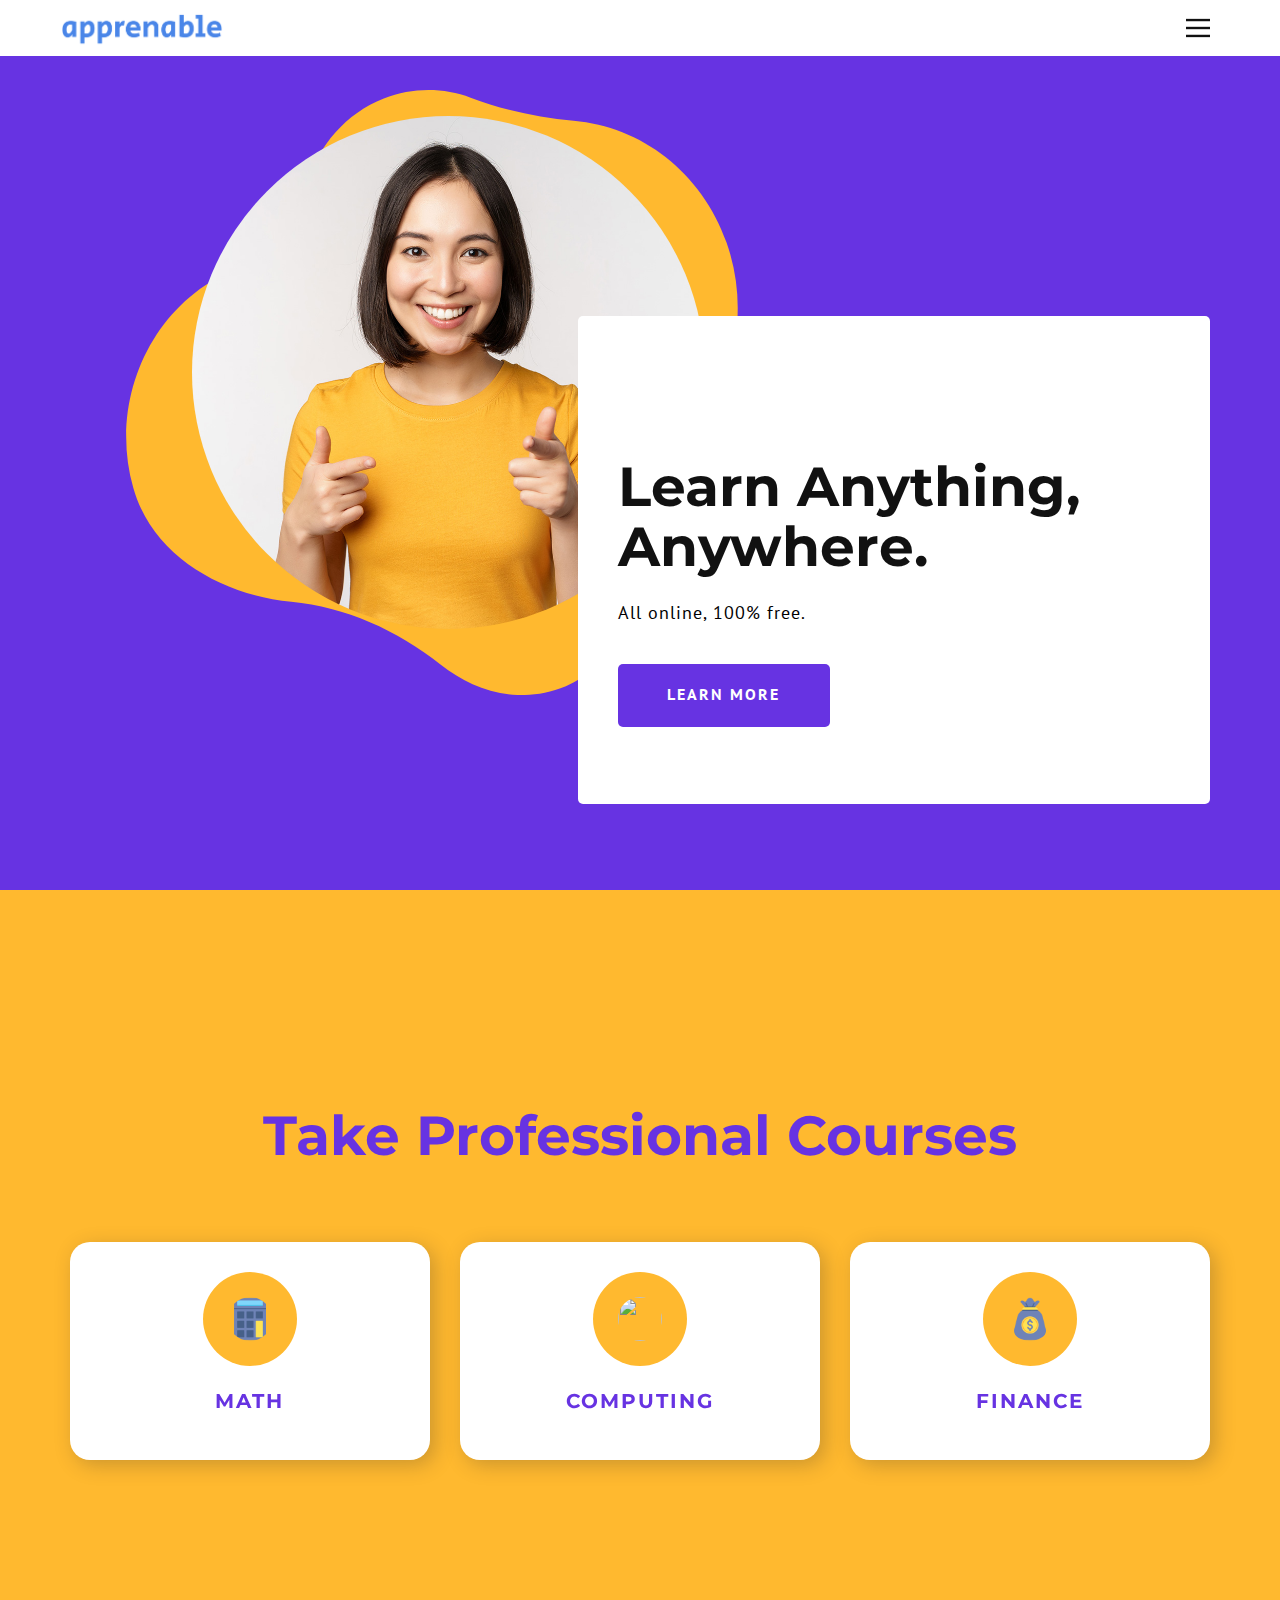
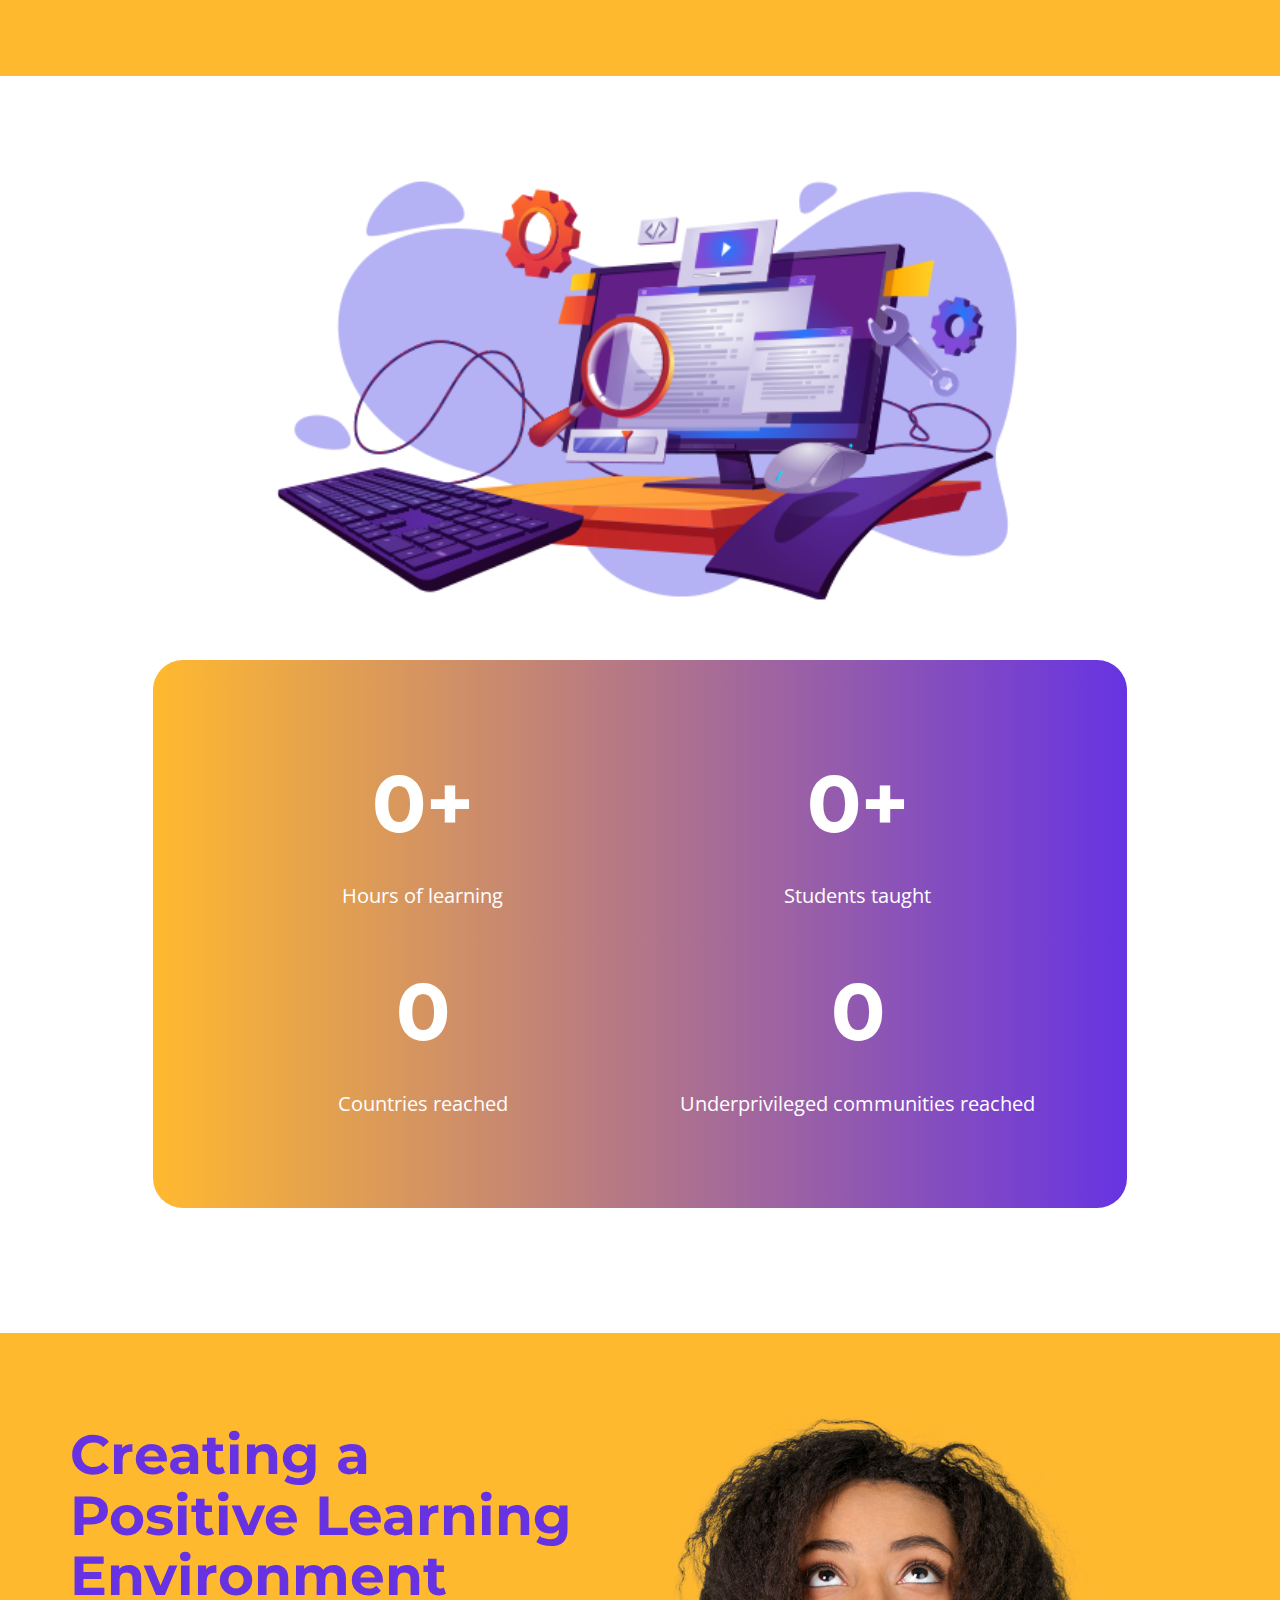
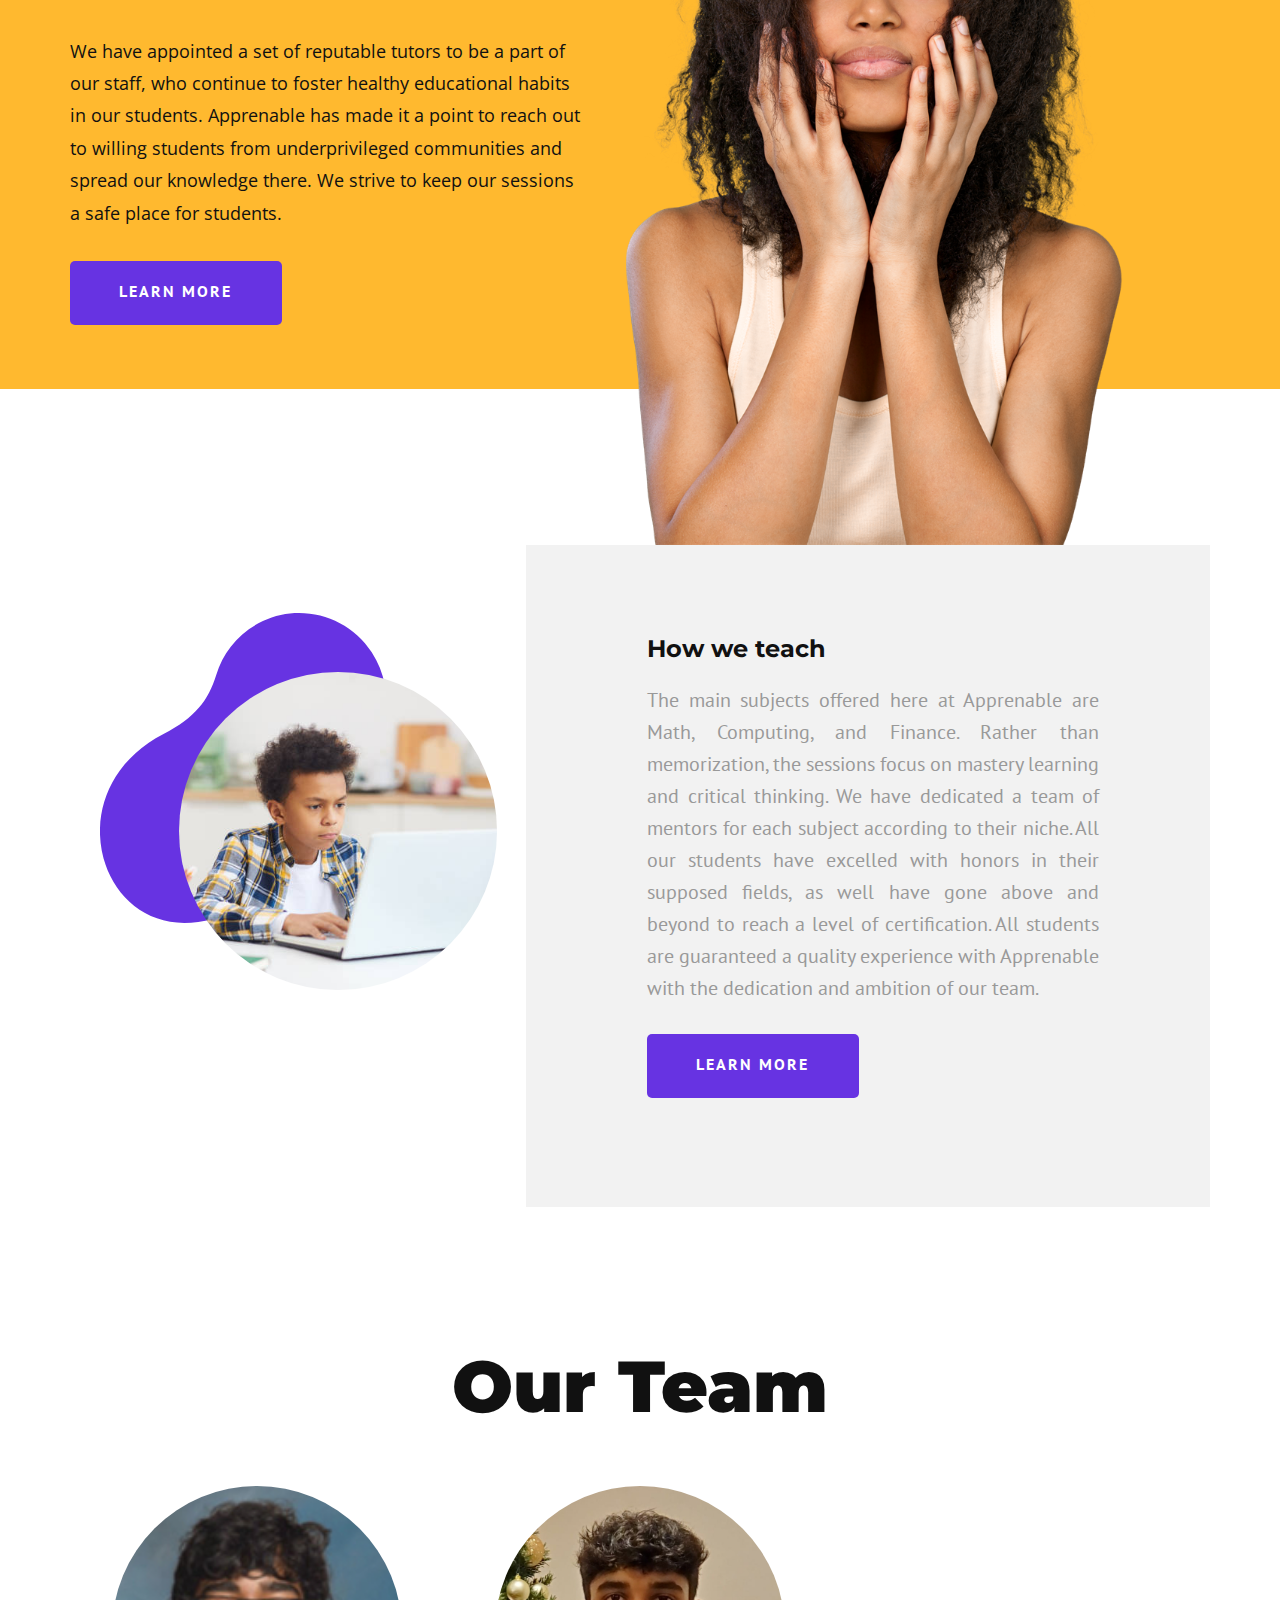
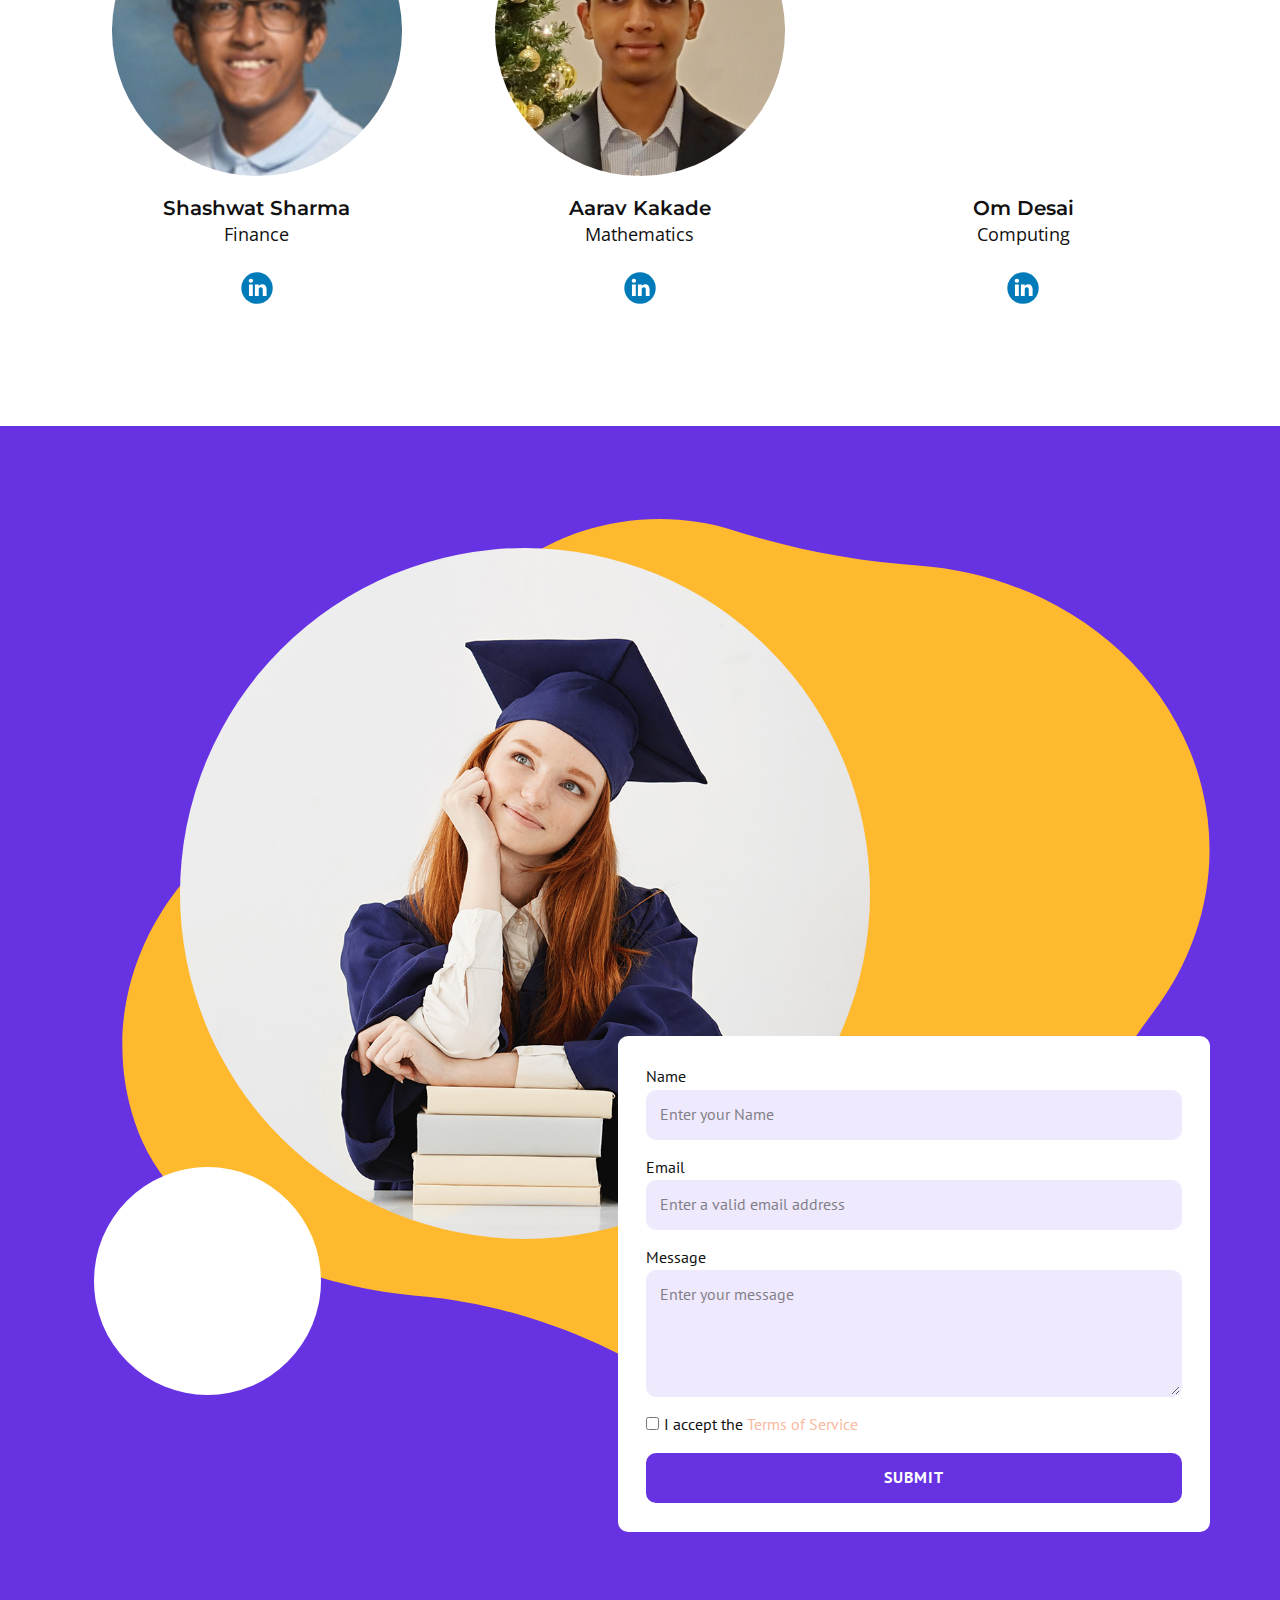
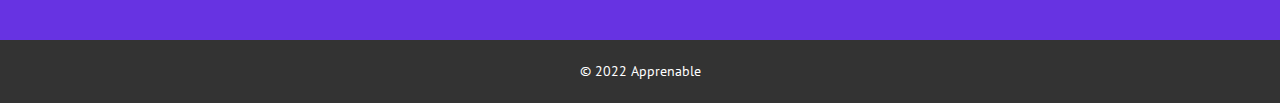
==== Home.html @ f3335e68 "committing website" ====
<!DOCTYPE html>
<html style="font-size: 16px;">
  <head>
    <meta name="viewport" content="width=device-width, initial-scale=1.0">
    <meta charset="utf-8">
    <meta name="keywords" content="​How can I teach myself anything?, ​Take Professional Courses, ​Creating a Positive Learning Environment, ​60 Days to a Better Brain, ​Center for Open Education, ​Pets and mental health, Subscribe now">
    <meta name="description" content="">
    <meta name="page_type" content="np-template-header-footer-from-plugin">
    <title>Home</title>
    <link rel="stylesheet" href="apprenable.css" media="screen">
<link rel="stylesheet" href="Home.css" media="screen">
    <script class="u-script" type="text/javascript" src="jquery.js" defer=""></script>
    <script class="u-script" type="text/javascript" src="apprenable.js" defer=""></script>
    <meta name="generator" content="">
    <link id="u-theme-google-font" rel="stylesheet" href="https://fonts.googleapis.com/css?family=Montserrat:100,100i,200,200i,300,300i,400,400i,500,500i,600,600i,700,700i,800,800i,900,900i|PT+Sans:400,400i,700,700i">
    <link id="u-page-google-font" rel="stylesheet" href="https://fonts.googleapis.com/css?family=Montserrat:100,100i,200,200i,300,300i,400,400i,500,500i,600,600i,700,700i,800,800i,900,900i|Open+Sans:300,300i,400,400i,600,600i,700,700i,800,800i|Montserrat:100,100i,200,200i,300,300i,400,400i,500,500i,600,600i,700,700i,800,800i,900,900i|PT+Sans:400,400i,700,700i">
    
    
    
    
    
    
    
    
    
    <script type="application/ld+json">{
		"@context": "http://schema.org",
		"@type": "Organization",
		"name": "",
		"logo": "images/Untitleddrawing30.png"
}</script>
    <meta name="theme-color" content="#f05819">
    <meta property="og:title" content="Home">
    <meta property="og:type" content="website">
  </head>
  <body class="u-body u-xl-mode"><header class="u-clearfix u-header u-header" id="sec-46b6"><div class="u-clearfix u-sheet u-sheet-1">
        <nav class="u-align-left u-font-size-14 u-menu u-menu-dropdown u-nav-spacing-25 u-offcanvas u-menu-1" data-responsive-from="XL">
          <div class="menu-collapse">
            <a class="u-button-style u-nav-link" href="#" style="padding: 4px 0px; font-size: calc(1em + 8px);">
              <svg class="u-svg-link" preserveAspectRatio="xMidYMin slice" viewBox="0 0 302 302" style=""><use xmlns:xlink="http://www.w3.org/1999/xlink" xlink:href="#svg-7b92"></use></svg>
              <svg xmlns="http://www.w3.org/2000/svg" xmlns:xlink="http://www.w3.org/1999/xlink" version="1.1" id="svg-7b92" x="0px" y="0px" viewBox="0 0 302 302" style="enable-background:new 0 0 302 302;" xml:space="preserve" class="u-svg-content"><g><rect y="36" width="302" height="30"></rect><rect y="236" width="302" height="30"></rect><rect y="136" width="302" height="30"></rect>
</g><g></g><g></g><g></g><g></g><g></g><g></g><g></g><g></g><g></g><g></g><g></g><g></g><g></g><g></g><g></g></svg>
            </a>
          </div>
          <div class="u-custom-menu u-nav-container">
            <ul class="u-nav u-spacing-20 u-unstyled u-nav-1"><li class="u-nav-item"><a class="u-border-active-palette-1-base u-border-hover-palette-1-base u-button-style u-nav-link u-text-active-palette-1-base u-text-grey-90 u-text-hover-palette-2-base" href="Home.html" style="padding: 10px;">Home</a>
</li><li class="u-nav-item"><a class="u-border-active-palette-1-base u-border-hover-palette-1-base u-button-style u-nav-link u-text-active-palette-1-base u-text-grey-90 u-text-hover-palette-2-base" href="Home.html" style="padding: 10px;">Home</a>
</li></ul>
          </div>
          <div class="u-custom-menu u-nav-container-collapse">
            <div class="u-align-center u-black u-container-style u-inner-container-layout u-opacity u-opacity-95 u-sidenav">
              <div class="u-sidenav-overflow">
                <div class="u-menu-close"></div>
                <ul class="u-align-center u-nav u-popupmenu-items u-unstyled u-nav-2"><li class="u-nav-item"><a class="u-button-style u-nav-link" href="Home.html">Home</a>
</li></ul>
              </div>
            </div>
            <div class="u-black u-menu-overlay u-opacity u-opacity-70"></div>
          </div>
        </nav>
        <a href="Home.html" data-page-id="178391583" class="u-image u-logo u-image-1" data-image-width="674" data-image-height="151" title="Home">
          <img src="images/Untitleddrawing30.png" class="u-logo-image u-logo-image-1" data-image-width="165.5296">
        </a>
      </div></header>
    <section class="u-clearfix u-palette-2-base u-section-1" id="carousel_bb5a">
      <div class="u-clearfix u-sheet u-valign-middle-lg u-valign-middle-md u-valign-middle-sm u-valign-middle-xs u-sheet-1">
        <div class="u-container-style u-expanded-width-sm u-expanded-width-xs u-group u-group-1">
          <div class="u-container-layout u-valign-middle-xs u-container-layout-1">
            <div class="u-align-center u-expanded-width-sm u-expanded-width-xs u-shape u-shape-svg u-text-palette-4-base u-shape-1" data-animation-name="customAnimationIn" data-animation-duration="1250">
              <svg class="u-svg-link" preserveAspectRatio="none" viewBox="0 0 160 150" style=""><use xmlns:xlink="http://www.w3.org/1999/xlink" xlink:href="#svg-5264"></use></svg>
              <svg class="u-svg-content" viewBox="0 0 160 150" x="0px" y="0px" id="svg-5264"><path d="M43.2,126.9c14.2,1.3,27.6,7,39.1,15.6c8.3,6.1,19.4,10.3,32.7,5.3c11.7-4.4,18.6-17.4,21-30.2c2.6-13.3,8.1-25.9,15.7-37.1
	c8.3-12.1,10.8-27.9,5.3-42.7C150.5,20.3,134.6,9,117,7.6C107.9,6.9,98.8,5,90.1,1.9C83-0.6,75-0.7,67.4,2.1
	c-9.9,3.7-17,11.6-20.1,21c-3.3,10.1-10.9,18-20.6,22.2c-0.1,0-0.1,0.1-0.2,0.1c-20.3,8.9-31,32-24.6,53.2
	C6.9,115.6,25.2,125.2,43.2,126.9z"></path></svg>
            </div>
            <div class="u-align-center u-image u-image-circle u-image-1" alt="" data-image-width="1000" data-image-height="1000" data-animation-name="customAnimationIn" data-animation-duration="1000" data-animation-delay="250"></div>
          </div>
        </div>
        <div class="u-align-left u-container-style u-expanded-width-xs u-group u-radius-5 u-shape-round u-white u-group-2" data-animation-name="customAnimationIn" data-animation-duration="1250" data-animation-delay="250">
          <div class="u-container-layout u-valign-middle u-container-layout-2">
            <h1 class="u-text u-text-1" data-animation-name="customAnimationIn" data-animation-duration="1250">Learn Anything, Anywhere.<br>
            </h1>
            <p class="u-custom-font u-text u-text-black u-text-font u-text-2">All online, 100% free.</p>
            <a href="Home.html#carousel_266a" data-page-id="178391583" class="u-active-palette-4-base u-border-none u-btn u-btn-round u-button-style u-hover-palette-4-base u-palette-2-base u-radius-5 u-text-active-black u-text-body-alt-color u-text-hover-black u-btn-1">learn more</a>
          </div>
        </div>
      </div>
    </section>
    <section class="u-align-center u-clearfix u-palette-4-base u-section-2" id="carousel_396f">
      <div class="u-clearfix u-sheet u-valign-middle u-sheet-1">
        <h2 class="u-text u-text-default u-text-palette-2-base u-text-1" data-animation-name="customAnimationIn" data-animation-duration="1500" data-animation-delay="250"> Take Professional Courses</h2>
        <div class="u-expanded-width u-list u-list-1">
          <div class="u-repeater u-repeater-1">
            <div class="u-container-style u-list-item u-radius-20 u-repeater-item u-shape-round u-video-cover u-white u-list-item-1" data-animation-name="customAnimationIn" data-animation-duration="1250">
              <div class="u-container-layout u-similar-container u-valign-top u-container-layout-1"><span class="u-file-icon u-icon u-icon-circle u-palette-4-base u-spacing-25 u-text-palette-2-base u-icon-1" data-animation-name="customAnimationIn" data-animation-duration="1250"><img src="images/calculator.png" alt=""></span>
                <h4 class="u-align-center u-text u-text-palette-2-base u-text-2" data-animation-name="pulse" data-animation-duration="1250" data-animation-direction="">Math</h4>
              </div>
            </div>
            <div class="u-align-center u-container-style u-list-item u-radius-20 u-repeater-item u-shape-round u-video-cover u-white u-list-item-2" data-animation-name="customAnimationIn" data-animation-duration="1250">
              <div class="u-container-layout u-similar-container u-valign-top u-container-layout-2"><span class="u-file-icon u-icon u-icon-circle u-palette-4-base u-spacing-25 u-text-palette-2-base u-icon-2" data-animation-name="customAnimationIn" data-animation-duration="1250"><img src="images/online-course.png" alt=""></span>
                <h4 class="u-text u-text-palette-2-base u-text-3" data-animation-name="pulse" data-animation-duration="1250" data-animation-direction="">Computing</h4>
              </div>
            </div>
            <div class="u-align-center u-container-style u-list-item u-radius-20 u-repeater-item u-shape-round u-video-cover u-white u-list-item-3" data-animation-name="customAnimationIn" data-animation-duration="1250">
              <div class="u-container-layout u-similar-container u-valign-top u-container-layout-3"><span class="u-file-icon u-icon u-icon-circle u-palette-4-base u-spacing-25 u-text-palette-2-base u-icon-3" data-animation-name="customAnimationIn" data-animation-duration="1250"><img src="images/money-bag.png" alt=""></span>
                <h4 class="u-text u-text-palette-2-base u-text-4" data-animation-name="pulse" data-animation-duration="1250" data-animation-direction="">Finance</h4>
              </div>
            </div>
          </div>
        </div>
      </div>
    </section>
    <section class="u-align-center u-clearfix u-section-3" id="carousel_ede5">
      <div class="u-clearfix u-sheet u-sheet-1">
        <img class="u-image u-image-contain u-image-default u-image-1" src="images/Untitled-1.png" alt="" data-image-width="537" data-image-height="326">
        <div class="u-container-style u-gradient u-group u-radius-30 u-shape-round u-group-1">
          <div class="u-container-layout u-valign-middle u-container-layout-1">
            <div class="u-list u-list-1">
              <div class="u-repeater u-repeater-1">
                <div class="u-align-center u-container-style u-list-item u-repeater-item">
                  <div class="u-container-layout u-similar-container u-valign-middle u-container-layout-2">
                    <h3 class="u-text u-text-body-alt-color u-text-1" data-animation-name="counter" data-animation-event="scroll" data-animation-duration="3000">350+</h3>
                    <p class="u-text u-text-body-alt-color u-text-2">Hours of learning</p>
                  </div>
                </div>
                <div class="u-align-center u-container-style u-list-item u-repeater-item">
                  <div class="u-container-layout u-similar-container u-valign-middle u-container-layout-3">
                    <h3 class="u-text u-text-body-alt-color u-text-3" data-animation-name="counter" data-animation-event="scroll" data-animation-duration="3000"> 190+</h3>
                    <p class="u-text u-text-body-alt-color u-text-4">Students taught</p>
                  </div>
                </div>
                <div class="u-align-center u-container-style u-list-item u-repeater-item">
                  <div class="u-container-layout u-similar-container u-valign-middle u-container-layout-4">
                    <h3 class="u-text u-text-body-alt-color u-text-5" data-animation-name="counter" data-animation-event="scroll" data-animation-duration="3000">5</h3>
                    <p class="u-text u-text-body-alt-color u-text-6">Countries reached</p>
                  </div>
                </div>
                <div class="u-align-center u-container-style u-list-item u-repeater-item">
                  <div class="u-container-layout u-similar-container u-valign-middle u-container-layout-5">
                    <h3 class="u-text u-text-body-alt-color u-text-7" data-animation-name="counter" data-animation-event="scroll" data-animation-duration="3000">11</h3>
                    <p class="u-text u-text-body-alt-color u-text-8">Underprivileged communities reached</p>
                  </div>
                </div>
              </div>
            </div>
          </div>
        </div>
      </div>
    </section>
    <section class="u-clearfix u-white u-section-4" id="carousel_266a">
      <div class="u-expanded-width u-palette-4-base u-shape u-shape-rectangle u-shape-1" data-animation-name="customAnimationIn" data-animation-duration="1000"></div>
      <img class="u-image u-image-contain u-image-1" src="images/6.png" data-image-width="110" data-image-height="150" data-animation-name="customAnimationIn" data-animation-duration="1250">
      <div class="u-align-left u-container-style u-group u-shape-rectangle u-group-1">
        <div class="u-container-layout u-valign-top-lg u-valign-top-md u-valign-top-sm u-valign-top-xs u-container-layout-1">
          <h2 class="u-text u-text-palette-2-base u-text-1" data-animation-name="customAnimationIn" data-animation-duration="1250"> Creating a Positive Learning Environment</h2>
          <p class="u-text u-text-body-color u-text-2" data-animation-name="customAnimationIn" data-animation-duration="1250">We have appointed a set of reputable tutors to be a part of our staff, who continue to foster healthy educational habits in our students. Apprenable has made it a point to reach out to willing students from underprivileged communities and spread our knowledge there. We strive to keep our sessions a safe place for students.<br>
          </p>
          <a href="Home.html#carousel_a3ac" data-page-id="178391583" class="u-active-white u-btn u-btn-round u-button-style u-hover-white u-palette-2-base u-radius-5 u-text-active-palette-2-base u-text-body-alt-color u-text-hover-palette-2-base u-btn-1" data-animation-name="customAnimationIn" data-animation-duration="1250" data-animation-delay="0" data-animation-direction="">learn more</a>
        </div>
      </div>
    </section>
    <section class="u-clearfix u-section-5" id="carousel_a3ac">
      <div class="u-clearfix u-sheet u-sheet-1">
        <div class="u-clearfix u-expanded-width u-layout-wrap u-layout-wrap-1">
          <div class="u-gutter-0 u-layout">
            <div class="u-layout-row">
              <div class="u-align-center u-container-style u-layout-cell u-size-24-xl u-size-29-lg u-size-60-md u-size-60-sm u-size-60-xs u-layout-cell-1">
                <div class="u-container-layout u-container-layout-1">
                  <div class="u-align-center u-container-style u-group u-group-1">
                    <div class="u-container-layout">
                      <div class="u-shape u-shape-svg u-text-palette-2-base u-shape-1">
                        <svg class="u-svg-link" preserveAspectRatio="none" viewBox="0 0 160 150" style=""><use xmlns:xlink="http://www.w3.org/1999/xlink" xlink:href="#svg-c915"></use></svg>
                        <svg class="u-svg-content" viewBox="0 0 160 150" x="0px" y="0px" id="svg-c915"><path d="M121.1,18C110.7,1.5,89.8-4.6,72.6,3.7c-10.5,5-17.7,14.2-20.8,24.7C48.4,39.9,42.4,48,28.3,55.5
	c-50.6,26.9-27.3,99.4,22,84.7c14.3-4.2,29.7-1.4,43.2,5.1c13.3,6.5,29.3,6.4,43.2-1.8c21-12.5,29.3-40.1,18.8-62.7
	c-2.5-5.4-5.9-10.1-9.8-14c-9.4-9.3-16.4-21-18.8-34.2C125.9,27.6,124,22.6,121.1,18z"></path></svg>
                      </div>
                      <div class="u-image u-image-circle u-preserve-proportions u-image-1" alt="" data-image-width="612" data-image-height="408"></div>
                    </div>
                  </div>
                </div>
              </div>
              <div class="u-align-justify-lg u-align-justify-xl u-align-left-md u-align-left-sm u-align-left-xs u-container-style u-grey-5 u-layout-cell u-shape-rectangle u-size-31-lg u-size-36-xl u-size-60-md u-size-60-sm u-size-60-xs u-layout-cell-2">
                <div class="u-container-layout u-container-layout-3">
                  <h4 class="u-custom-font u-font-montserrat u-text u-text-1"> How we teach</h4>
                  <p class="u-custom-font u-font-pt-sans u-text u-text-grey-40 u-text-2">The main subjects offered here at Apprenable are Math, Computing, and Finance. Rather than memorization, the sessions focus on mastery learning and critical thinking. We have dedicated a team of mentors for each subject according to their niche. All our students have excelled with honors in their supposed fields, as well have gone above and beyond to reach a level of certification. All students are guaranteed a quality experience with Apprenable with the dedication and ambition of our team.&nbsp;<br>
                  </p>
                  <a href="Home.html#carousel_fa9f" data-page-id="178391583" class="u-active-palette-4-base u-border-none u-btn u-btn-round u-button-style u-hover-palette-4-base u-palette-2-base u-radius-5 u-text-active-black u-text-body-alt-color u-text-hover-black u-btn-1">learn more</a>
                </div>
              </div>
            </div>
          </div>
        </div>
      </div>
    </section>
    <section class="u-align-center u-clearfix u-section-6" id="sec-0741">
      <div class="u-clearfix u-sheet u-sheet-1">
        <h1 class="u-text u-text-1">Our Team</h1>
      </div>
    </section>
    <section class="u-clearfix u-section-7" id="sec-abb2">
      <div class="u-clearfix u-sheet u-sheet-1">
        <div class="u-list u-list-1">
          <div class="u-repeater u-repeater-1">
            <div class="u-container-style u-list-item u-repeater-item">
              <div class="u-container-layout u-similar-container u-container-layout-1">
                <div alt="" class="u-image u-image-circle u-image-1" src="" data-image-width="170" data-image-height="170"></div>
                <h5 class="u-align-center u-text u-text-1">Shashwat Sharma</h5>
                <p class="u-align-center u-text u-text-2">Finance</p>
              </div>
            </div>
            <div class="u-container-style u-list-item u-repeater-item">
              <div class="u-container-layout u-similar-container u-container-layout-2">
                <div alt="" class="u-image u-image-circle u-image-2" src="" data-image-width="810" data-image-height="905"></div>
                <h5 class="u-align-center u-text u-text-3">Aarav Kakade</h5>
                <p class="u-align-center u-text u-text-4">Mathematics</p>
              </div>
            </div>
            <div class="u-align-center u-container-style u-list-item u-repeater-item">
              <div class="u-container-layout u-similar-container u-container-layout-3">
                <div alt="" class="u-image u-image-circle u-image-3" src="" data-image-width="170" data-image-height="170"></div>
                <h5 class="u-align-center u-text u-text-5">Om Desai</h5>
                <p class="u-align-center u-text u-text-6">Computing</p>
              </div>
            </div>
          </div>
        </div>
        <div class="u-social-icons u-spacing-10 u-social-icons-1">
          <a class="u-social-url" target="_blank" title="LinkedIn" href="https://www.linkedin.com/in/shashwat-sharma-30888b217/"><span class="u-icon u-icon-circle u-social-icon u-social-linkedin u-icon-1"><svg class="u-svg-link" preserveAspectRatio="xMidYMin slice" viewBox="0 0 112 112" style=""><use xmlns:xlink="http://www.w3.org/1999/xlink" xlink:href="#svg-0323"></use></svg><svg class="u-svg-content" viewBox="0 0 112 112" x="0" y="0" id="svg-0323"><circle fill="currentColor" cx="56.1" cy="56.1" r="55"></circle><path fill="#FFFFFF" d="M41.3,83.7H27.9V43.4h13.4V83.7z M34.6,37.9L34.6,37.9c-4.6,0-7.5-3.1-7.5-7c0-4,3-7,7.6-7s7.4,3,7.5,7
            C42.2,34.8,39.2,37.9,34.6,37.9z M89.6,83.7H76.2V62.2c0-5.4-1.9-9.1-6.8-9.1c-3.7,0-5.9,2.5-6.9,4.9c-0.4,0.9-0.4,2.1-0.4,3.3v22.5
            H48.7c0,0,0.2-36.5,0-40.3h13.4v5.7c1.8-2.7,5-6.7,12.1-6.7c8.8,0,15.4,5.8,15.4,18.1V83.7z"></path></svg></span>
          </a>
        </div>
        <div class="u-social-icons u-spacing-10 u-social-icons-2">
          <a class="u-social-url" target="_blank" title="LinkedIn" href="https://www.linkedin.com/in/aarav-kakade-921241197/"><span class="u-icon u-icon-circle u-social-icon u-social-linkedin u-icon-2"><svg class="u-svg-link" preserveAspectRatio="xMidYMin slice" viewBox="0 0 112 112" style=""><use xmlns:xlink="http://www.w3.org/1999/xlink" xlink:href="#svg-91ef"></use></svg><svg class="u-svg-content" viewBox="0 0 112 112" x="0" y="0" id="svg-91ef"><circle fill="currentColor" cx="56.1" cy="56.1" r="55"></circle><path fill="#FFFFFF" d="M41.3,83.7H27.9V43.4h13.4V83.7z M34.6,37.9L34.6,37.9c-4.6,0-7.5-3.1-7.5-7c0-4,3-7,7.6-7s7.4,3,7.5,7
            C42.2,34.8,39.2,37.9,34.6,37.9z M89.6,83.7H76.2V62.2c0-5.4-1.9-9.1-6.8-9.1c-3.7,0-5.9,2.5-6.9,4.9c-0.4,0.9-0.4,2.1-0.4,3.3v22.5
            H48.7c0,0,0.2-36.5,0-40.3h13.4v5.7c1.8-2.7,5-6.7,12.1-6.7c8.8,0,15.4,5.8,15.4,18.1V83.7z"></path></svg></span>
          </a>
        </div>
        <div class="u-social-icons u-spacing-10 u-social-icons-3">
          <a class="u-social-url" target="_blank" title="LinkedIn" href="https://www.linkedin.com/in/om-desai-183a1b23a/"><span class="u-icon u-icon-circle u-social-icon u-social-linkedin u-icon-3"><svg class="u-svg-link" preserveAspectRatio="xMidYMin slice" viewBox="0 0 112 112" style=""><use xmlns:xlink="http://www.w3.org/1999/xlink" xlink:href="#svg-b00d"></use></svg><svg class="u-svg-content" viewBox="0 0 112 112" x="0" y="0" id="svg-b00d"><circle fill="currentColor" cx="56.1" cy="56.1" r="55"></circle><path fill="#FFFFFF" d="M41.3,83.7H27.9V43.4h13.4V83.7z M34.6,37.9L34.6,37.9c-4.6,0-7.5-3.1-7.5-7c0-4,3-7,7.6-7s7.4,3,7.5,7
            C42.2,34.8,39.2,37.9,34.6,37.9z M89.6,83.7H76.2V62.2c0-5.4-1.9-9.1-6.8-9.1c-3.7,0-5.9,2.5-6.9,4.9c-0.4,0.9-0.4,2.1-0.4,3.3v22.5
            H48.7c0,0,0.2-36.5,0-40.3h13.4v5.7c1.8-2.7,5-6.7,12.1-6.7c8.8,0,15.4,5.8,15.4,18.1V83.7z"></path></svg></span>
          </a>
        </div>
      </div>
    </section>
    <section class="u-clearfix u-palette-2-base u-section-8" id="carousel_fa9f">
      <div class="u-clearfix u-sheet u-valign-middle-sm u-valign-middle-xs u-sheet-1">
        <div class="u-expanded-width-md u-expanded-width-sm u-expanded-width-xs u-shape u-shape-svg u-text-palette-4-base u-shape-1">
          <svg class="u-svg-link" preserveAspectRatio="none" viewBox="0 0 160 150" style=""><use xmlns:xlink="http://www.w3.org/1999/xlink" xlink:href="#svg-1073"></use></svg>
          <svg xmlns="http://www.w3.org/2000/svg" xmlns:xlink="http://www.w3.org/1999/xlink" version="1.1" xml:space="preserve" class="u-svg-content" viewBox="0 0 160 150" x="0px" y="0px" id="svg-1073"><path d="M43.2,126.9c14.2,1.3,27.6,7,39.1,15.6c8.3,6.1,19.4,10.3,32.7,5.3c11.7-4.4,18.6-17.4,21-30.2c2.6-13.3,8.1-25.9,15.7-37.1
	c8.3-12.1,10.8-27.9,5.3-42.7C150.5,20.3,134.6,9,117,7.6C107.9,6.9,98.8,5,90.1,1.9C83-0.6,75-0.7,67.4,2.1
	c-9.9,3.7-17,11.6-20.1,21c-3.3,10.1-10.9,18-20.6,22.2c-0.1,0-0.1,0.1-0.2,0.1c-20.3,8.9-31,32-24.6,53.2
	C6.9,115.6,25.2,125.2,43.2,126.9z"></path></svg>
        </div>
        <div class="u-align-left u-image u-image-circle u-image-1" data-image-width="1000" data-image-height="1000"></div>
        <div class="u-shape u-shape-circle u-white u-shape-2"></div>
        <div class="u-expanded-width-xs u-form u-radius-10 u-white u-form-1">
          <form action="scripts/form-carousel_fa9f.php" method="POST" class="u-clearfix u-form-spacing-15 u-form-vertical u-inner-form" source="customphp" name="form" style="padding: 28px;">
            <div class="u-form-group u-form-name">
              <label for="name-4c18" class="u-label">Name</label>
              <input type="text" placeholder="Enter your Name" id="name-4c18" name="name" class="u-border-2 u-border-palette-2-light-3 u-input u-input-rectangle u-palette-2-light-3 u-radius-10" required="">
            </div>
            <div class="u-form-email u-form-group">
              <label for="email-4c18" class="u-label">Email</label>
              <input type="email" placeholder="Enter a valid email address" id="email-4c18" name="email" class="u-border-2 u-border-palette-2-light-3 u-input u-input-rectangle u-palette-2-light-3 u-radius-10" required="">
            </div>
            <div class="u-form-group u-form-message">
              <label for="message-4c18" class="u-label">Message</label>
              <textarea placeholder="Enter your message" rows="4" cols="50" id="message-4c18" name="message" class="u-border-2 u-border-palette-2-light-3 u-input u-input-rectangle u-palette-2-light-3 u-radius-10" required=""></textarea>
            </div>
            <div class="u-form-agree u-form-group u-form-group-4">
              <input type="checkbox" id="agree-a472" name="agree" class="u-agree-checkbox" required="">
              <label for="agree-a472" class="u-label">I accept the <a href="#">Terms of Service</a>
              </label>
            </div>
            <div class="u-align-right u-form-group u-form-submit">
              <a href="#" class="u-active-palette-2-light-1 u-border-2 u-border-active-palette-2-light-1 u-border-hover-palette-2-light-1 u-border-palette-2-base u-btn u-btn-round u-btn-submit u-button-style u-hover-palette-2-light-1 u-palette-2-base u-radius-10 u-btn-1">Submit</a>
              <input type="submit" value="submit" class="u-form-control-hidden">
            </div>
            <div class="u-form-send-message u-form-send-success"> Thank you! Your message has been sent. </div>
            <div class="u-form-send-error u-form-send-message"> Unable to send your message. Please fix errors then try again. </div>
            <input type="hidden" value="" name="recaptchaResponse">
          </form>
        </div>
      </div>
    </section>
    
    
    <footer class="u-align-center u-clearfix u-footer u-grey-80 u-footer" id="sec-5608"><div class="u-clearfix u-sheet u-valign-middle u-sheet-1">
        <p class="u-small-text u-text u-text-variant u-text-1">© 2022 Apprenable</p>
      </div></footer>
  </body>
</html>
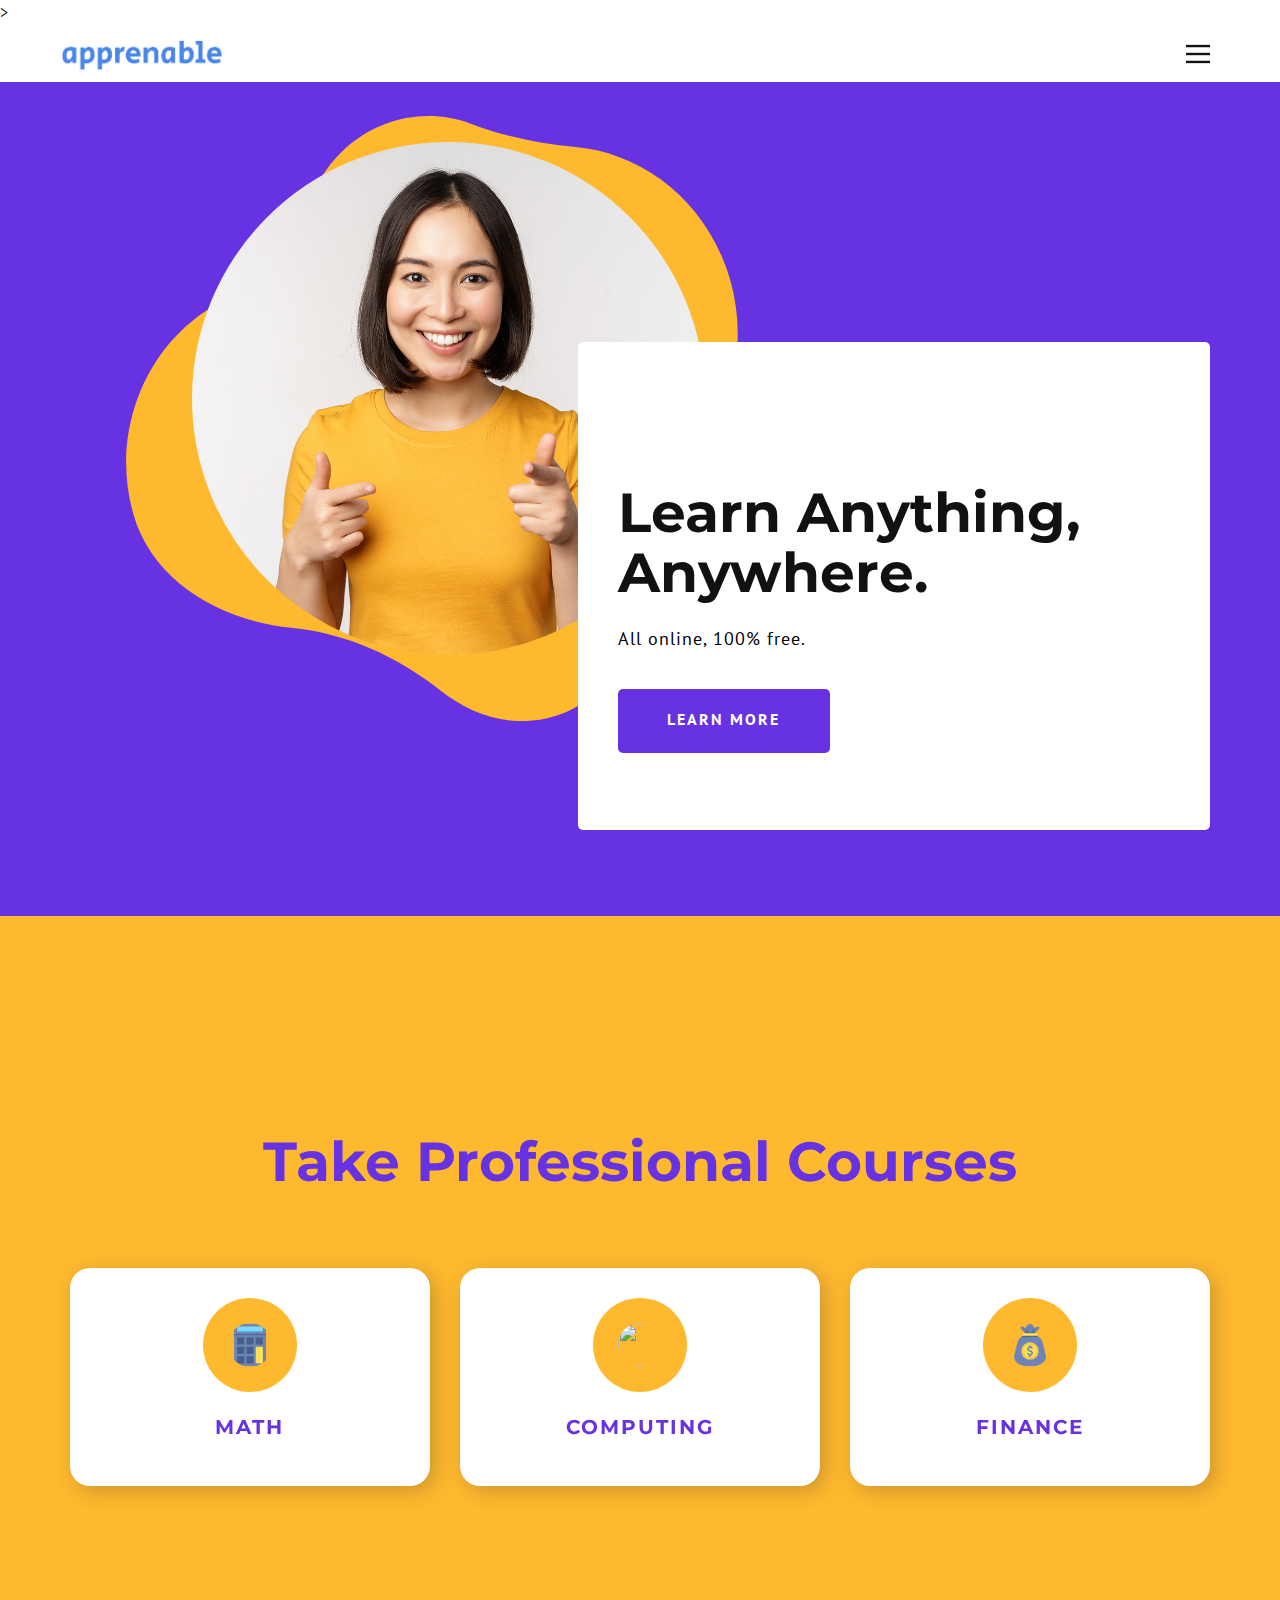
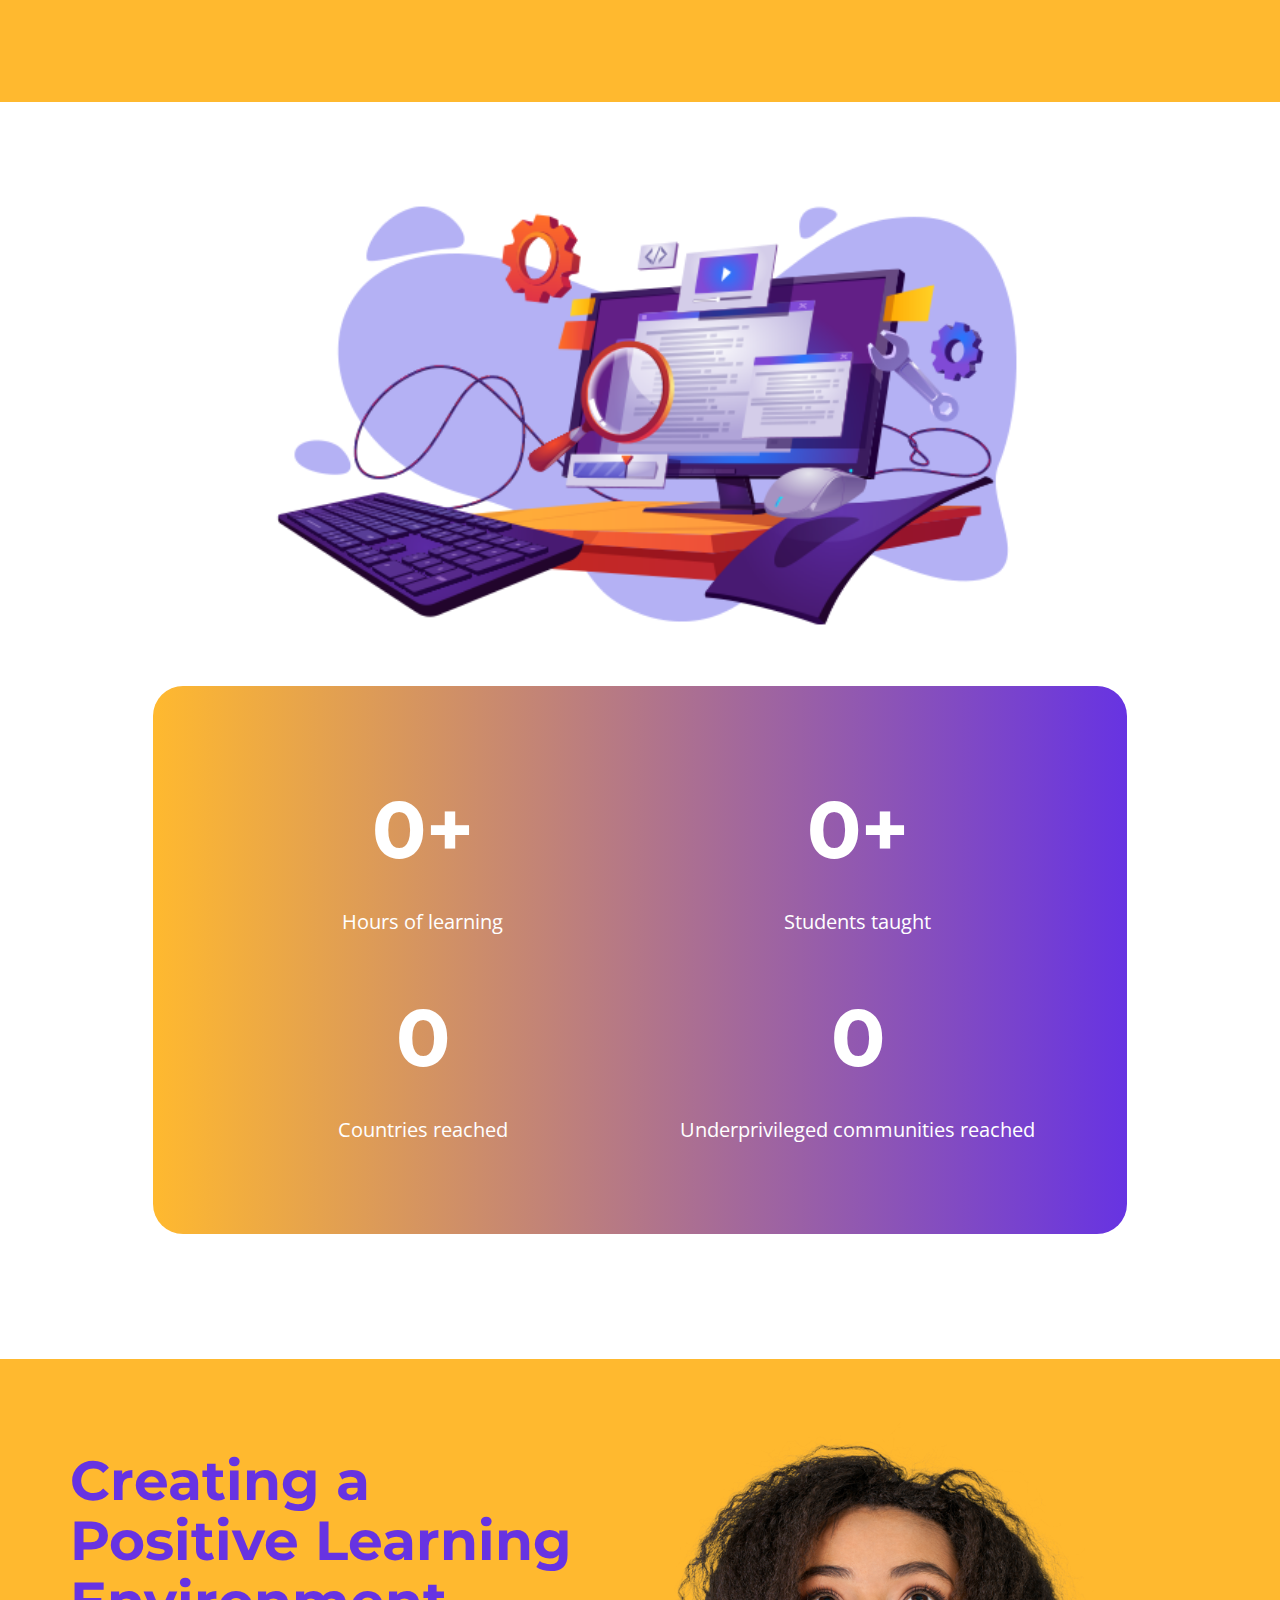
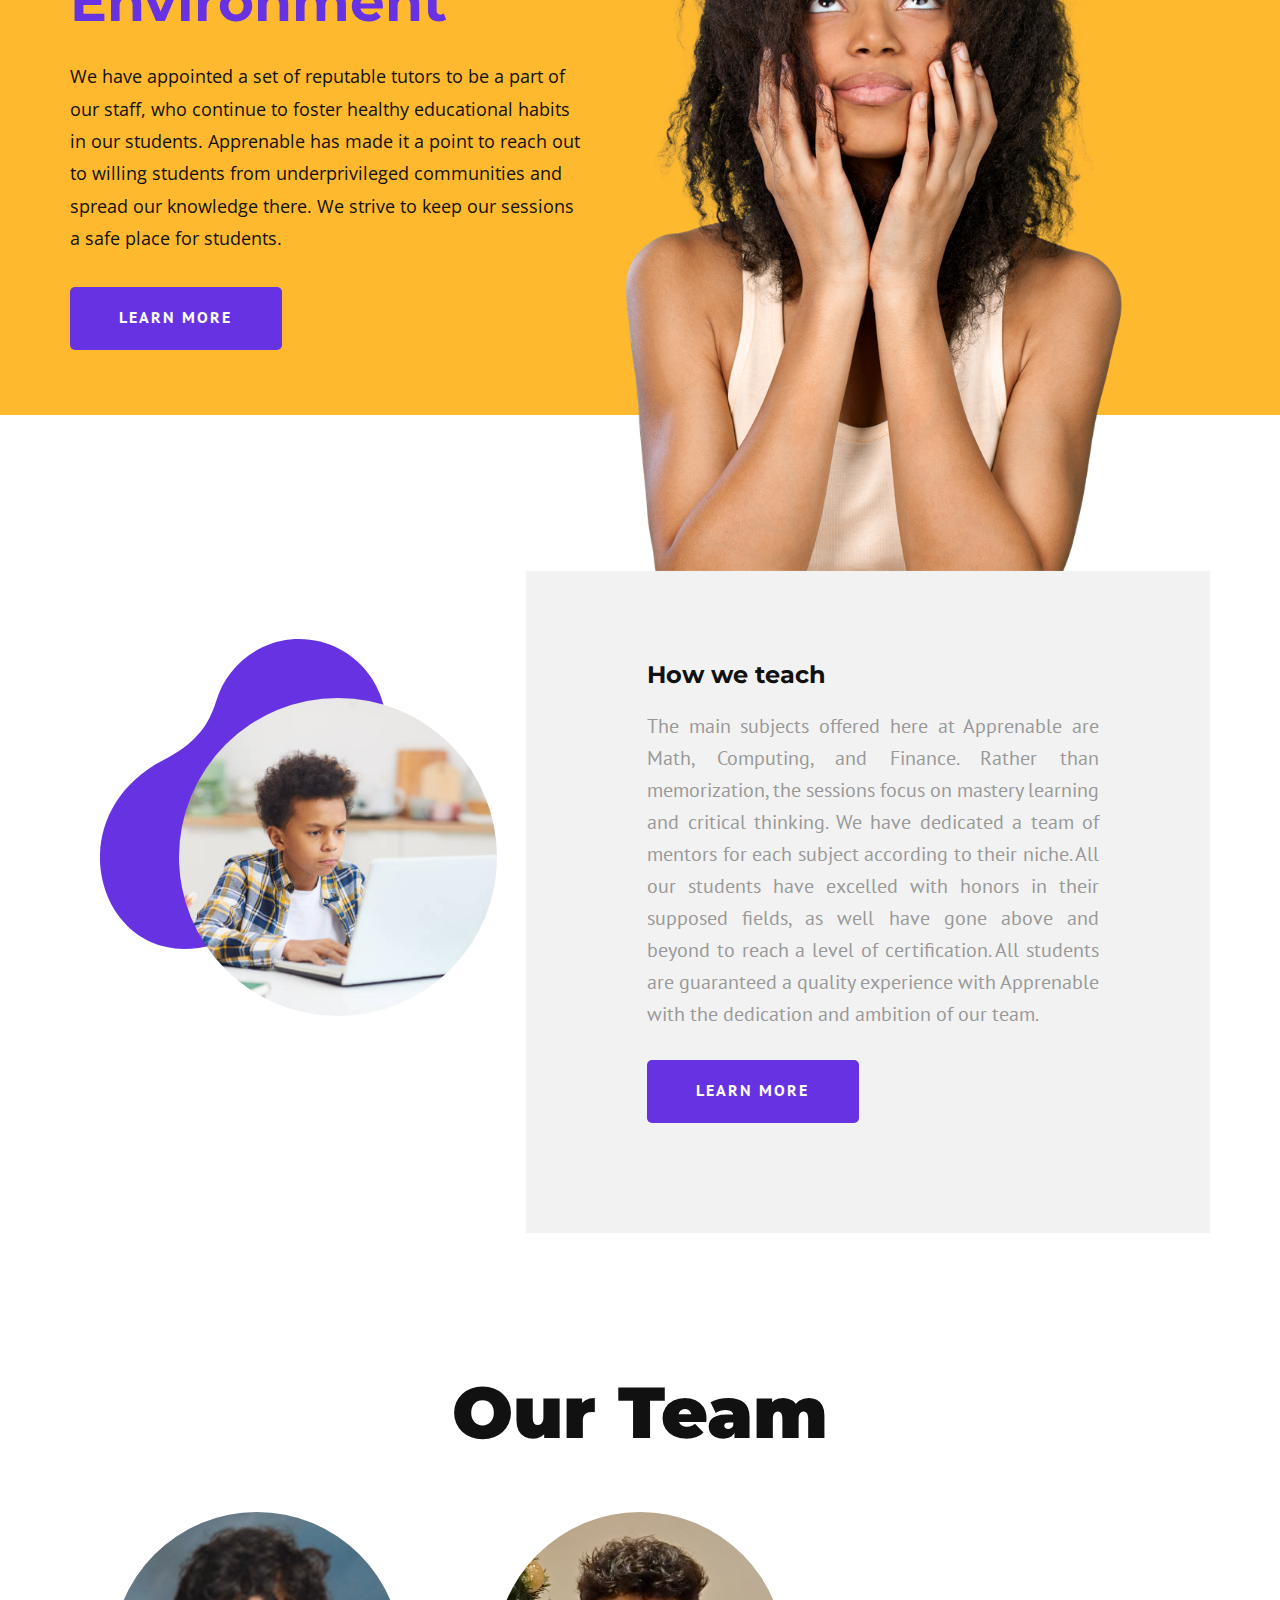
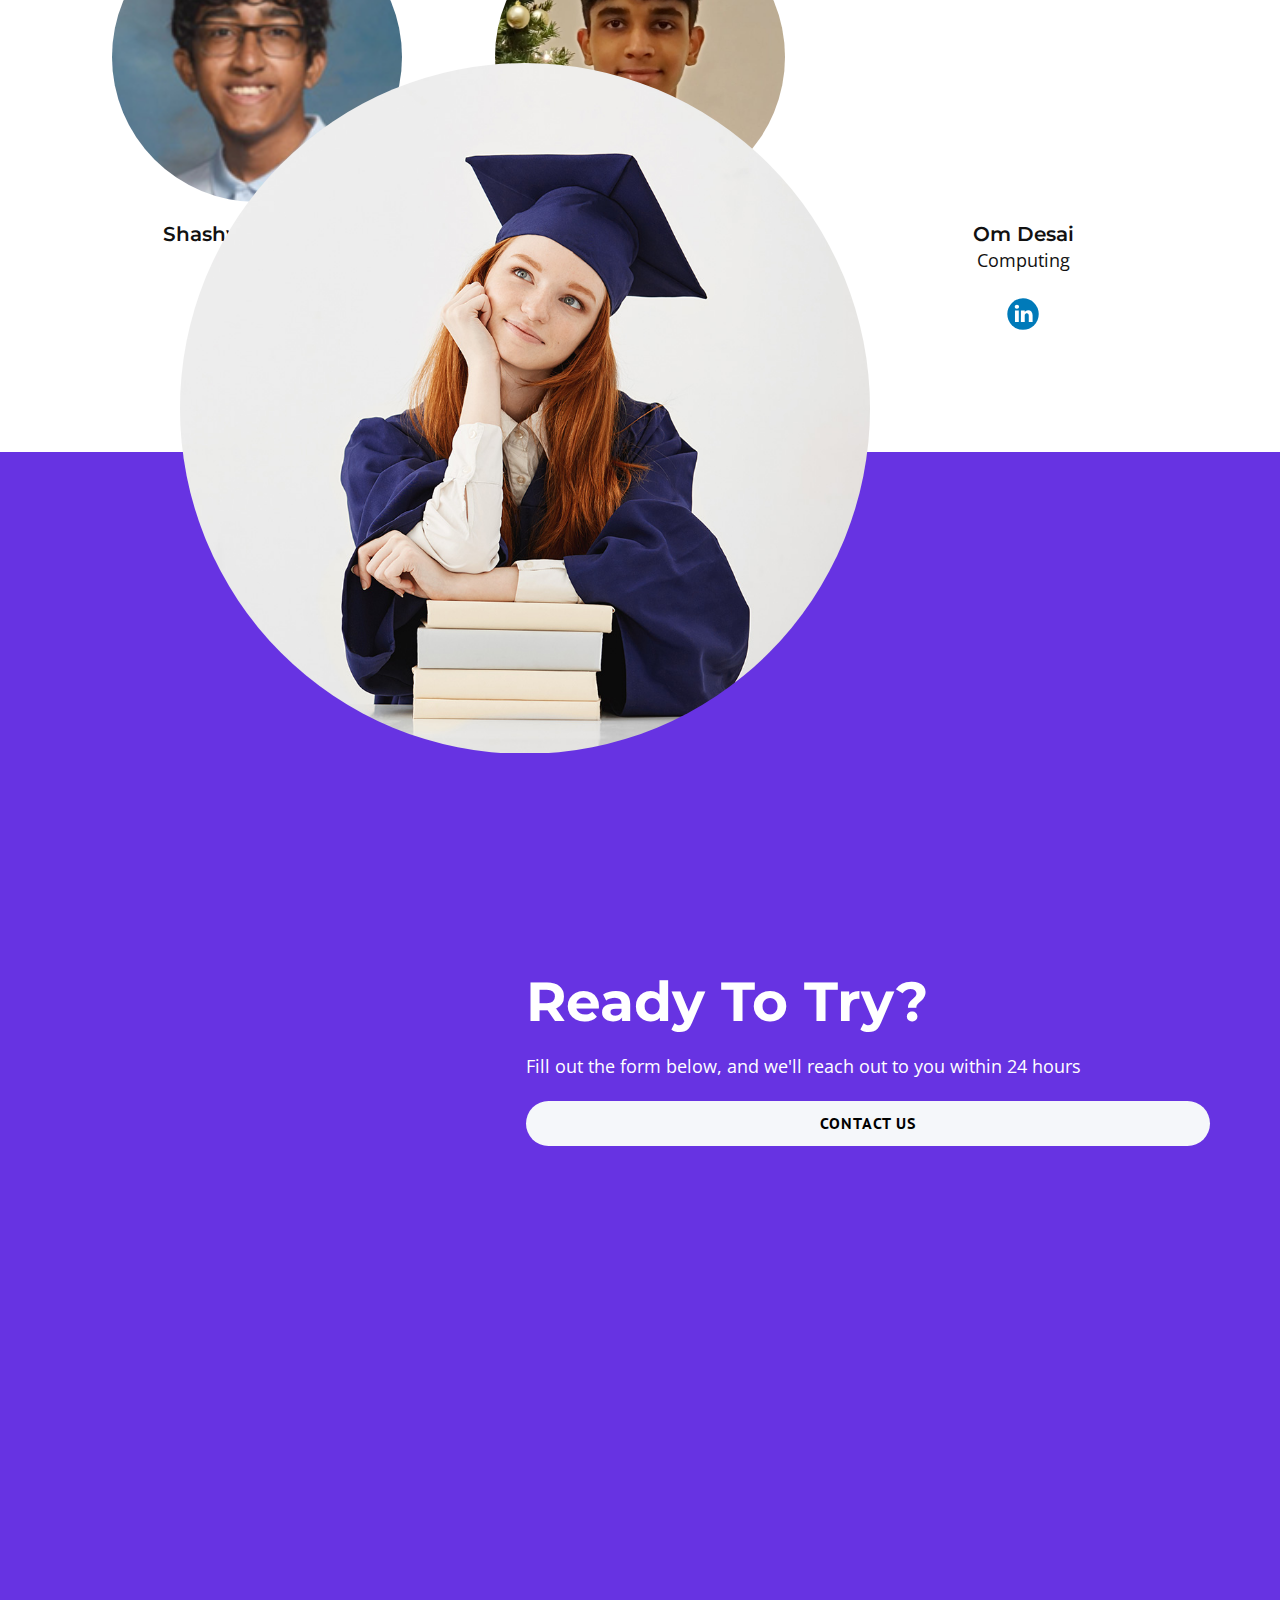
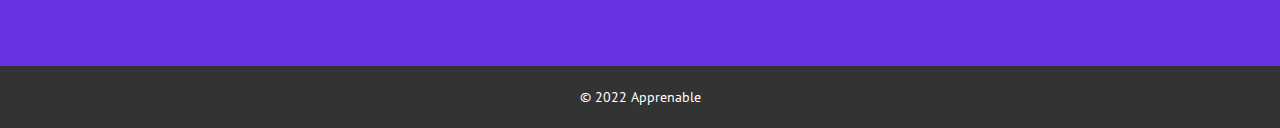
==== commit 24082390: "fixing favicon" ====
--- a/Home.html
+++ b/Home.html
@@ -13,11 +13,12 @@
     <script class="u-script" type="text/javascript" src="apprenable.js" defer=""></script>
     <meta name="generator" content="">
     <link id="u-theme-google-font" rel="stylesheet" href="https://fonts.googleapis.com/css?family=Montserrat:100,100i,200,200i,300,300i,400,400i,500,500i,600,600i,700,700i,800,800i,900,900i|PT+Sans:400,400i,700,700i">
-    <link id="u-page-google-font" rel="stylesheet" href="https://fonts.googleapis.com/css?family=Montserrat:100,100i,200,200i,300,300i,400,400i,500,500i,600,600i,700,700i,800,800i,900,900i|Open+Sans:300,300i,400,400i,600,600i,700,700i,800,800i|Montserrat:100,100i,200,200i,300,300i,400,400i,500,500i,600,600i,700,700i,800,800i,900,900i|PT+Sans:400,400i,700,700i">
-    
-    
-    
-    
+    <link id="u-page-google-font" rel="stylesheet" href="https://fonts.googleapis.com/css?family=Montserrat:100,100i,200,200i,300,300i,400,400i,500,500i,600,600i,700,700i,800,800i,900,900i|Open+Sans:300,300i,400,400i,600,600i,700,700i,800,800i|Montserrat:100,100i,200,200i,300,300i,400,400i,500,500i,600,600i,700,700i,800,800i,900,900i|PT+Sans:400,400i,700,700i|Archivo+Black:400">
+    
+    
+    
+<!-- Favicon-->>
+<link rel="icon" type="image/x-icon" href="/images/favicon.ico">
     
     
     
@@ -184,7 +185,7 @@
                   <h4 class="u-custom-font u-font-montserrat u-text u-text-1"> How we teach</h4>
                   <p class="u-custom-font u-font-pt-sans u-text u-text-grey-40 u-text-2">The main subjects offered here at Apprenable are Math, Computing, and Finance. Rather than memorization, the sessions focus on mastery learning and critical thinking. We have dedicated a team of mentors for each subject according to their niche. All our students have excelled with honors in their supposed fields, as well have gone above and beyond to reach a level of certification. All students are guaranteed a quality experience with Apprenable with the dedication and ambition of our team.&nbsp;<br>
                   </p>
-                  <a href="Home.html#carousel_fa9f" data-page-id="178391583" class="u-active-palette-4-base u-border-none u-btn u-btn-round u-button-style u-hover-palette-4-base u-palette-2-base u-radius-5 u-text-active-black u-text-body-alt-color u-text-hover-black u-btn-1">learn more</a>
+                  <a href="Home.html#carousel_4340" data-page-id="178391583" class="u-active-palette-4-base u-border-none u-btn u-btn-round u-button-style u-hover-palette-4-base u-palette-2-base u-radius-5 u-text-active-black u-text-body-alt-color u-text-hover-black u-btn-1">learn more</a>
                 </div>
               </div>
             </div>
@@ -244,44 +245,25 @@
         </div>
       </div>
     </section>
-    <section class="u-clearfix u-palette-2-base u-section-8" id="carousel_fa9f">
-      <div class="u-clearfix u-sheet u-valign-middle-sm u-valign-middle-xs u-sheet-1">
-        <div class="u-expanded-width-md u-expanded-width-sm u-expanded-width-xs u-shape u-shape-svg u-text-palette-4-base u-shape-1">
-          <svg class="u-svg-link" preserveAspectRatio="none" viewBox="0 0 160 150" style=""><use xmlns:xlink="http://www.w3.org/1999/xlink" xlink:href="#svg-1073"></use></svg>
-          <svg xmlns="http://www.w3.org/2000/svg" xmlns:xlink="http://www.w3.org/1999/xlink" version="1.1" xml:space="preserve" class="u-svg-content" viewBox="0 0 160 150" x="0px" y="0px" id="svg-1073"><path d="M43.2,126.9c14.2,1.3,27.6,7,39.1,15.6c8.3,6.1,19.4,10.3,32.7,5.3c11.7-4.4,18.6-17.4,21-30.2c2.6-13.3,8.1-25.9,15.7-37.1
-	c8.3-12.1,10.8-27.9,5.3-42.7C150.5,20.3,134.6,9,117,7.6C107.9,6.9,98.8,5,90.1,1.9C83-0.6,75-0.7,67.4,2.1
-	c-9.9,3.7-17,11.6-20.1,21c-3.3,10.1-10.9,18-20.6,22.2c-0.1,0-0.1,0.1-0.2,0.1c-20.3,8.9-31,32-24.6,53.2
-	C6.9,115.6,25.2,125.2,43.2,126.9z"></path></svg>
-        </div>
-        <div class="u-align-left u-image u-image-circle u-image-1" data-image-width="1000" data-image-height="1000"></div>
-        <div class="u-shape u-shape-circle u-white u-shape-2"></div>
-        <div class="u-expanded-width-xs u-form u-radius-10 u-white u-form-1">
-          <form action="scripts/form-carousel_fa9f.php" method="POST" class="u-clearfix u-form-spacing-15 u-form-vertical u-inner-form" source="customphp" name="form" style="padding: 28px;">
-            <div class="u-form-group u-form-name">
-              <label for="name-4c18" class="u-label">Name</label>
-              <input type="text" placeholder="Enter your Name" id="name-4c18" name="name" class="u-border-2 u-border-palette-2-light-3 u-input u-input-rectangle u-palette-2-light-3 u-radius-10" required="">
-            </div>
-            <div class="u-form-email u-form-group">
-              <label for="email-4c18" class="u-label">Email</label>
-              <input type="email" placeholder="Enter a valid email address" id="email-4c18" name="email" class="u-border-2 u-border-palette-2-light-3 u-input u-input-rectangle u-palette-2-light-3 u-radius-10" required="">
-            </div>
-            <div class="u-form-group u-form-message">
-              <label for="message-4c18" class="u-label">Message</label>
-              <textarea placeholder="Enter your message" rows="4" cols="50" id="message-4c18" name="message" class="u-border-2 u-border-palette-2-light-3 u-input u-input-rectangle u-palette-2-light-3 u-radius-10" required=""></textarea>
-            </div>
-            <div class="u-form-agree u-form-group u-form-group-4">
-              <input type="checkbox" id="agree-a472" name="agree" class="u-agree-checkbox" required="">
-              <label for="agree-a472" class="u-label">I accept the <a href="#">Terms of Service</a>
-              </label>
-            </div>
-            <div class="u-align-right u-form-group u-form-submit">
-              <a href="#" class="u-active-palette-2-light-1 u-border-2 u-border-active-palette-2-light-1 u-border-hover-palette-2-light-1 u-border-palette-2-base u-btn u-btn-round u-btn-submit u-button-style u-hover-palette-2-light-1 u-palette-2-base u-radius-10 u-btn-1">Submit</a>
-              <input type="submit" value="submit" class="u-form-control-hidden">
-            </div>
-            <div class="u-form-send-message u-form-send-success"> Thank you! Your message has been sent. </div>
-            <div class="u-form-send-error u-form-send-message"> Unable to send your message. Please fix errors then try again. </div>
-            <input type="hidden" value="" name="recaptchaResponse">
-          </form>
+    <section class="u-align-center u-clearfix u-palette-2-base u-section-8" id="carousel_4340">
+      <div class="u-clearfix u-sheet u-valign-middle u-sheet-1">
+        <div class="u-clearfix u-expanded-width u-layout-wrap u-layout-wrap-1">
+          <div class="u-layout">
+            <div class="u-layout-row">
+              <div class="u-align-center-sm u-align-center-xs u-container-style u-layout-cell u-size-24-xl u-size-25-lg u-size-25-md u-size-25-sm u-size-25-xs u-layout-cell-1">
+                <div class="u-container-layout u-valign-top u-container-layout-1">
+                  <div class="u-image u-image-circle u-image-contain u-preserve-proportions u-image-1" alt="" data-image-width="626" data-image-height="626"></div>
+                </div>
+              </div>
+              <div class="u-align-center-sm u-align-center-xs u-align-left-lg u-align-left-md u-align-left-xl u-container-style u-layout-cell u-size-35-lg u-size-35-md u-size-35-sm u-size-35-xs u-size-36-xl u-layout-cell-2">
+                <div class="u-container-layout u-container-layout-2">
+                  <h2 class="u-custom-font u-text u-text-1">Ready To Try?</h2>
+                  <p class="u-text u-text-2">Fill out the form below, and we'll reach out to you within 24 hours</p>
+                  <a href="https://docs.google.com/forms/d/e/1FAIpQLSd1urlaf-Cw2iDiOJ4vCY4FlTu3IFPIX0PWJXWAhRDJaWxHxA/viewform?usp=sf_link" class="u-btn u-btn-round u-button-style u-hover-palette-3-light-3 u-palette-5-light-3 u-radius-50 u-text-black u-btn-1" target="_blank">Contact us</a>
+                </div>
+              </div>
+            </div>
+          </div>
         </div>
       </div>
     </section>
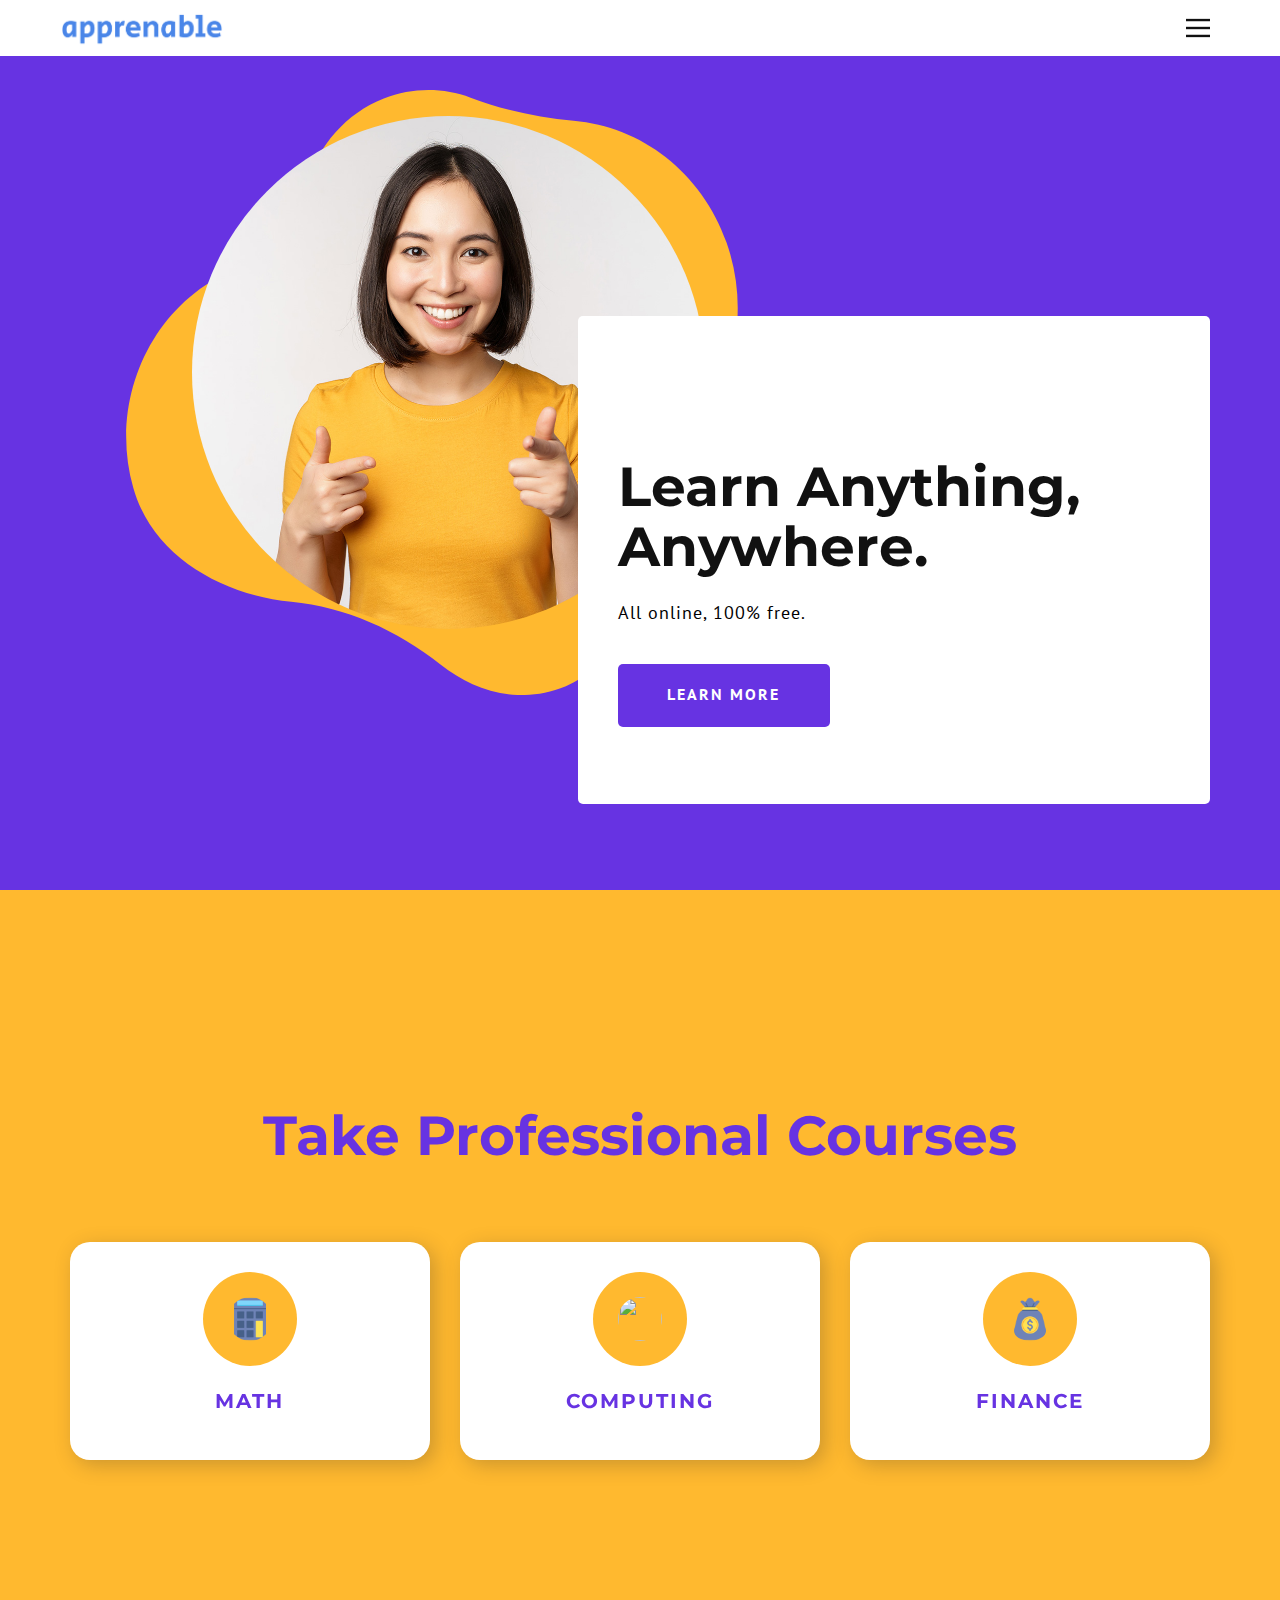
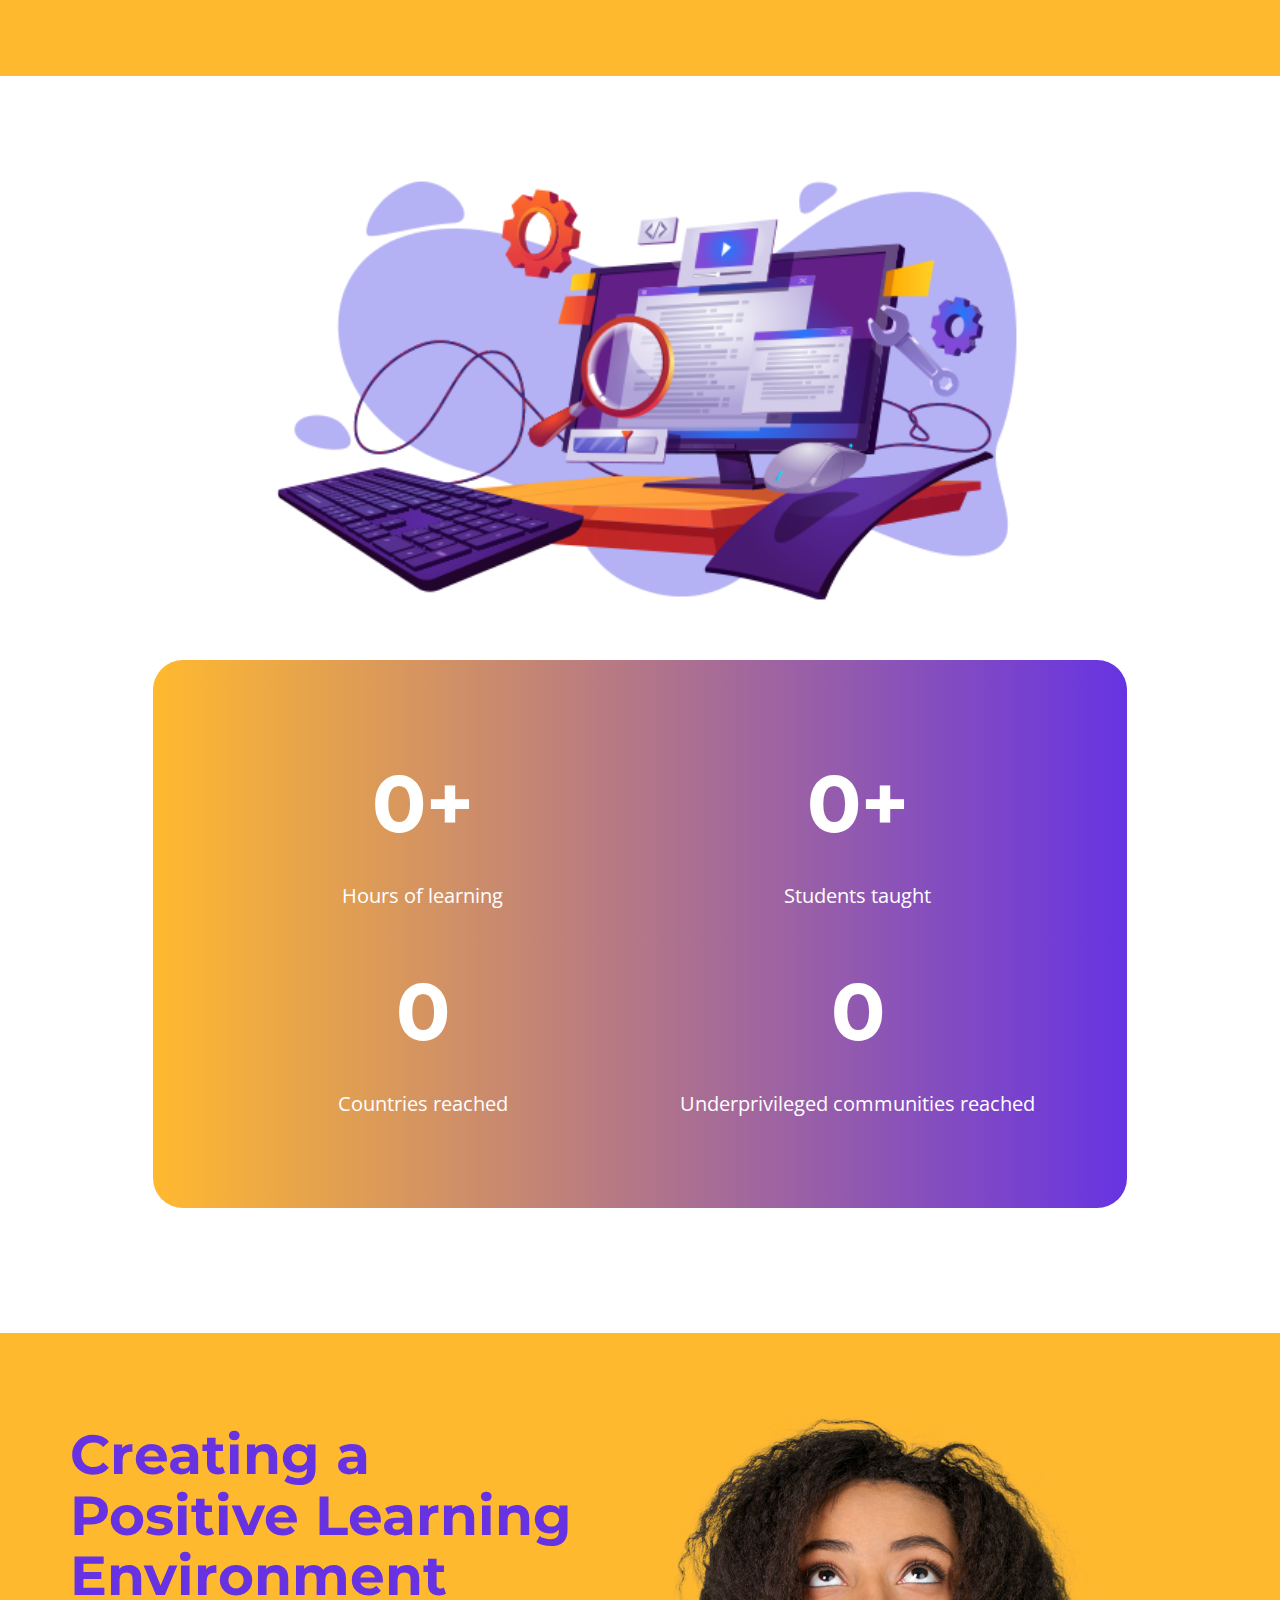
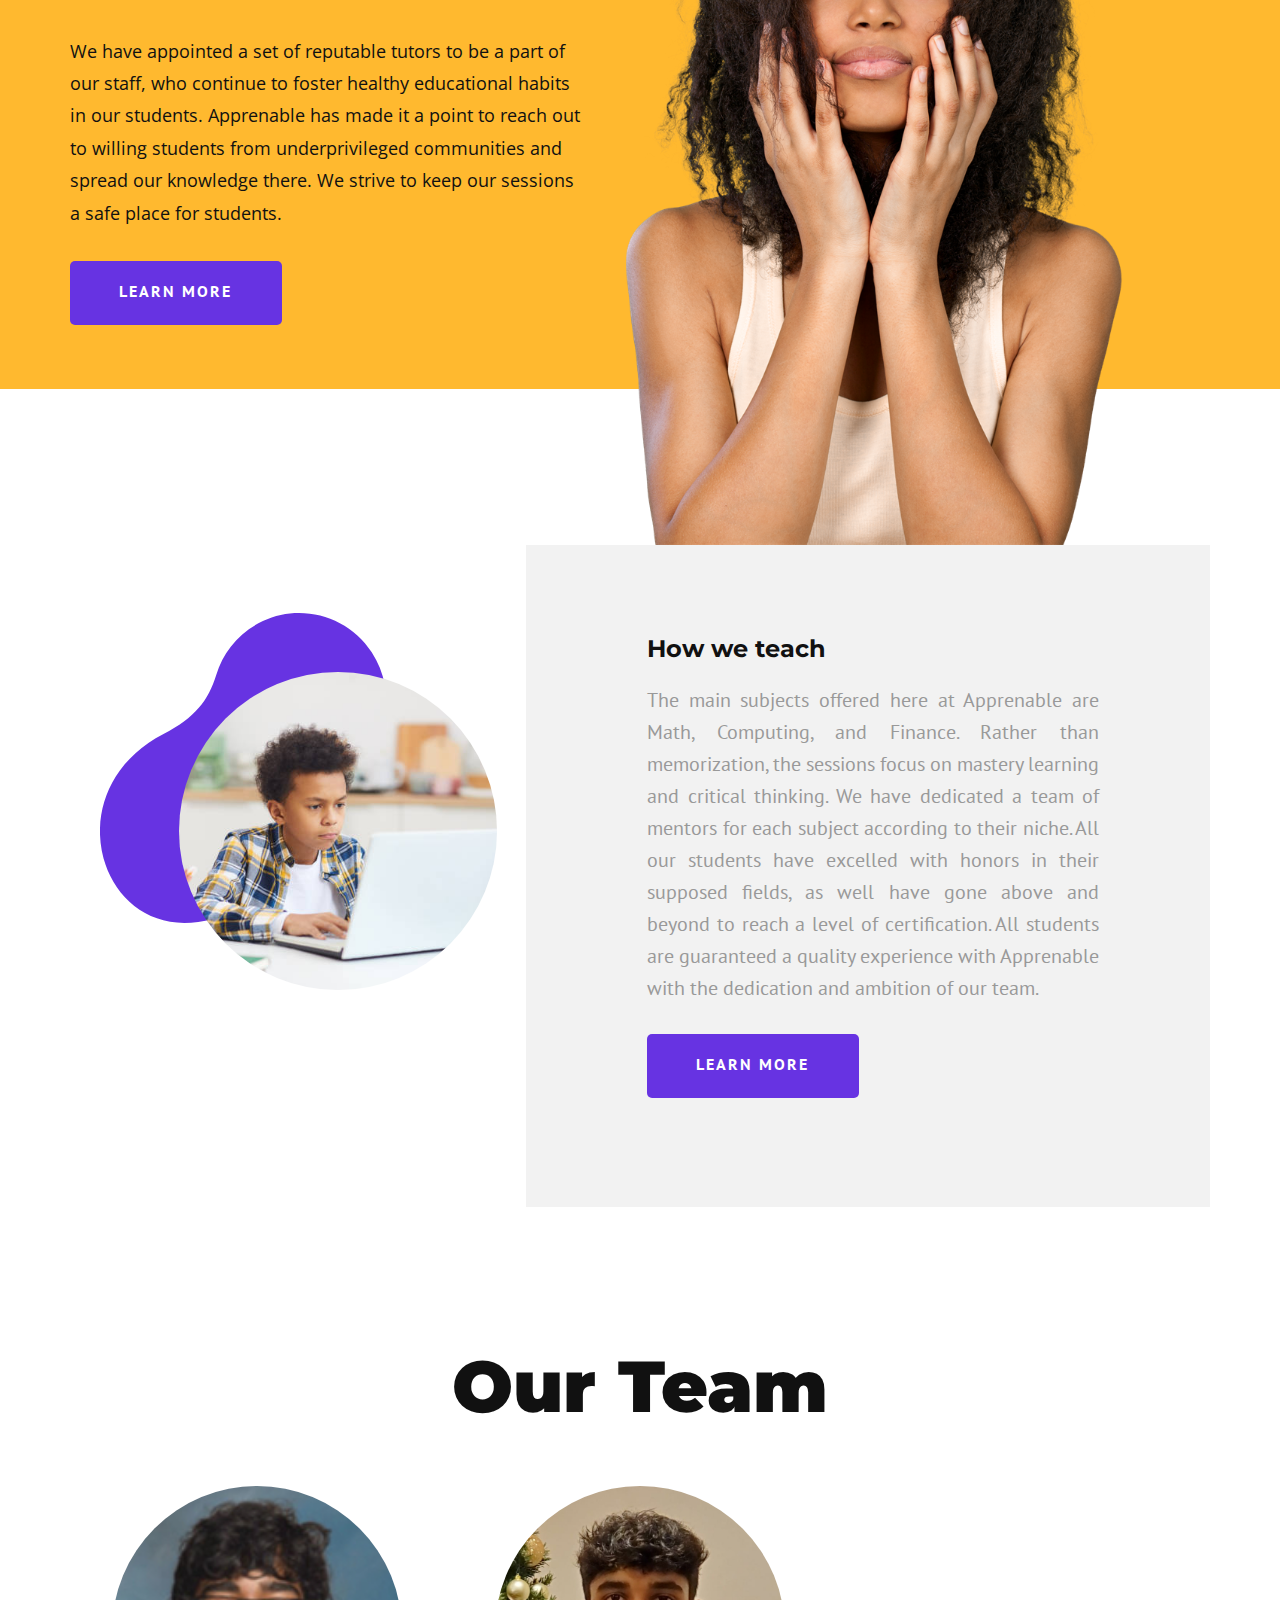
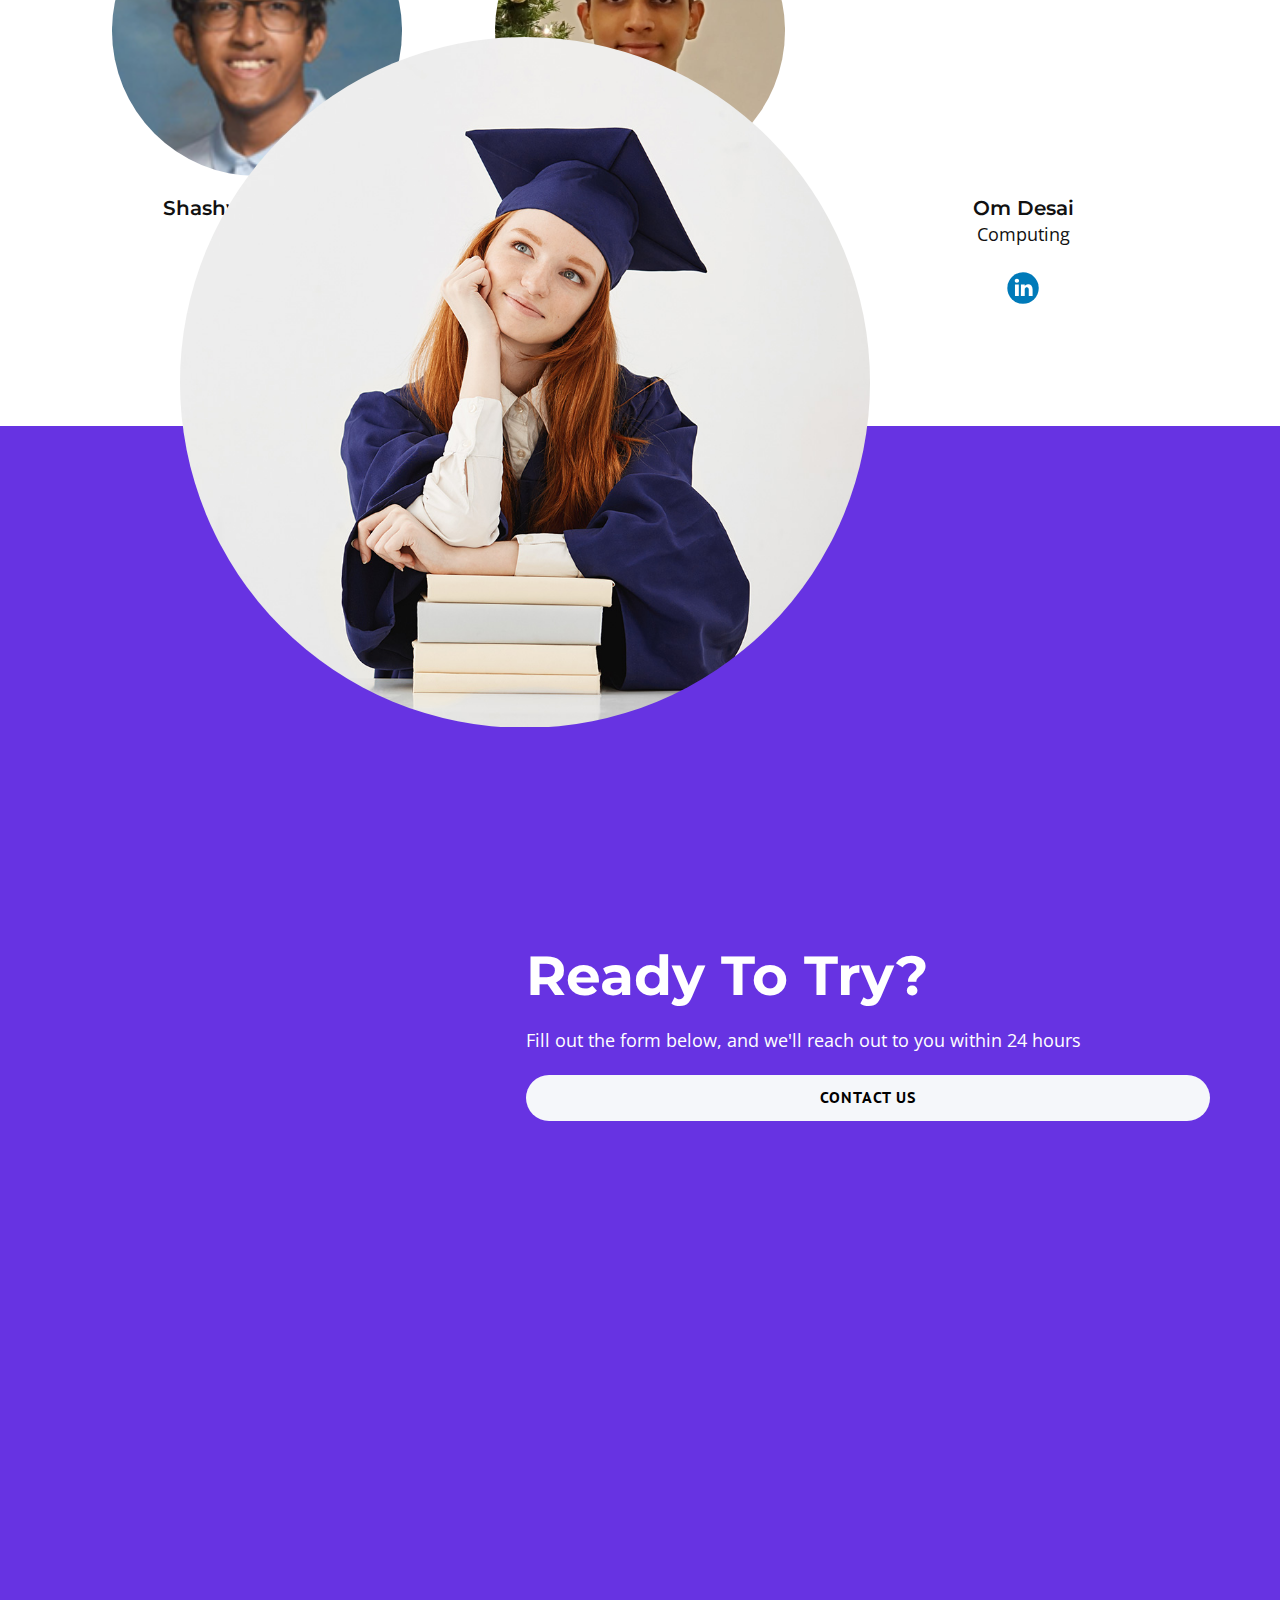
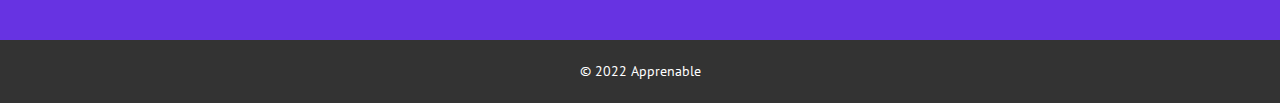
==== commit 2bac09e9: "favicon" ====
--- a/Home.html
+++ b/Home.html
@@ -14,11 +14,7 @@
     <meta name="generator" content="">
     <link id="u-theme-google-font" rel="stylesheet" href="https://fonts.googleapis.com/css?family=Montserrat:100,100i,200,200i,300,300i,400,400i,500,500i,600,600i,700,700i,800,800i,900,900i|PT+Sans:400,400i,700,700i">
     <link id="u-page-google-font" rel="stylesheet" href="https://fonts.googleapis.com/css?family=Montserrat:100,100i,200,200i,300,300i,400,400i,500,500i,600,600i,700,700i,800,800i,900,900i|Open+Sans:300,300i,400,400i,600,600i,700,700i,800,800i|Montserrat:100,100i,200,200i,300,300i,400,400i,500,500i,600,600i,700,700i,800,800i,900,900i|PT+Sans:400,400i,700,700i|Archivo+Black:400">
-    
-    
-    
-<!-- Favicon-->>
-<link rel="icon" type="image/x-icon" href="/images/favicon.ico">
+  
     
     
     
@@ -62,7 +58,12 @@
         <a href="Home.html" data-page-id="178391583" class="u-image u-logo u-image-1" data-image-width="674" data-image-height="151" title="Home">
           <img src="images/Untitleddrawing30.png" class="u-logo-image u-logo-image-1" data-image-width="165.5296">
         </a>
-      </div></header>
+      </div>
+    
+<!-- Favicon-->
+<link rel="icon" type="image/x-icon" href="/images/favicon.ico">
+    
+    </header>
     <section class="u-clearfix u-palette-2-base u-section-1" id="carousel_bb5a">
       <div class="u-clearfix u-sheet u-valign-middle-lg u-valign-middle-md u-valign-middle-sm u-valign-middle-xs u-sheet-1">
         <div class="u-container-style u-expanded-width-sm u-expanded-width-xs u-group u-group-1">
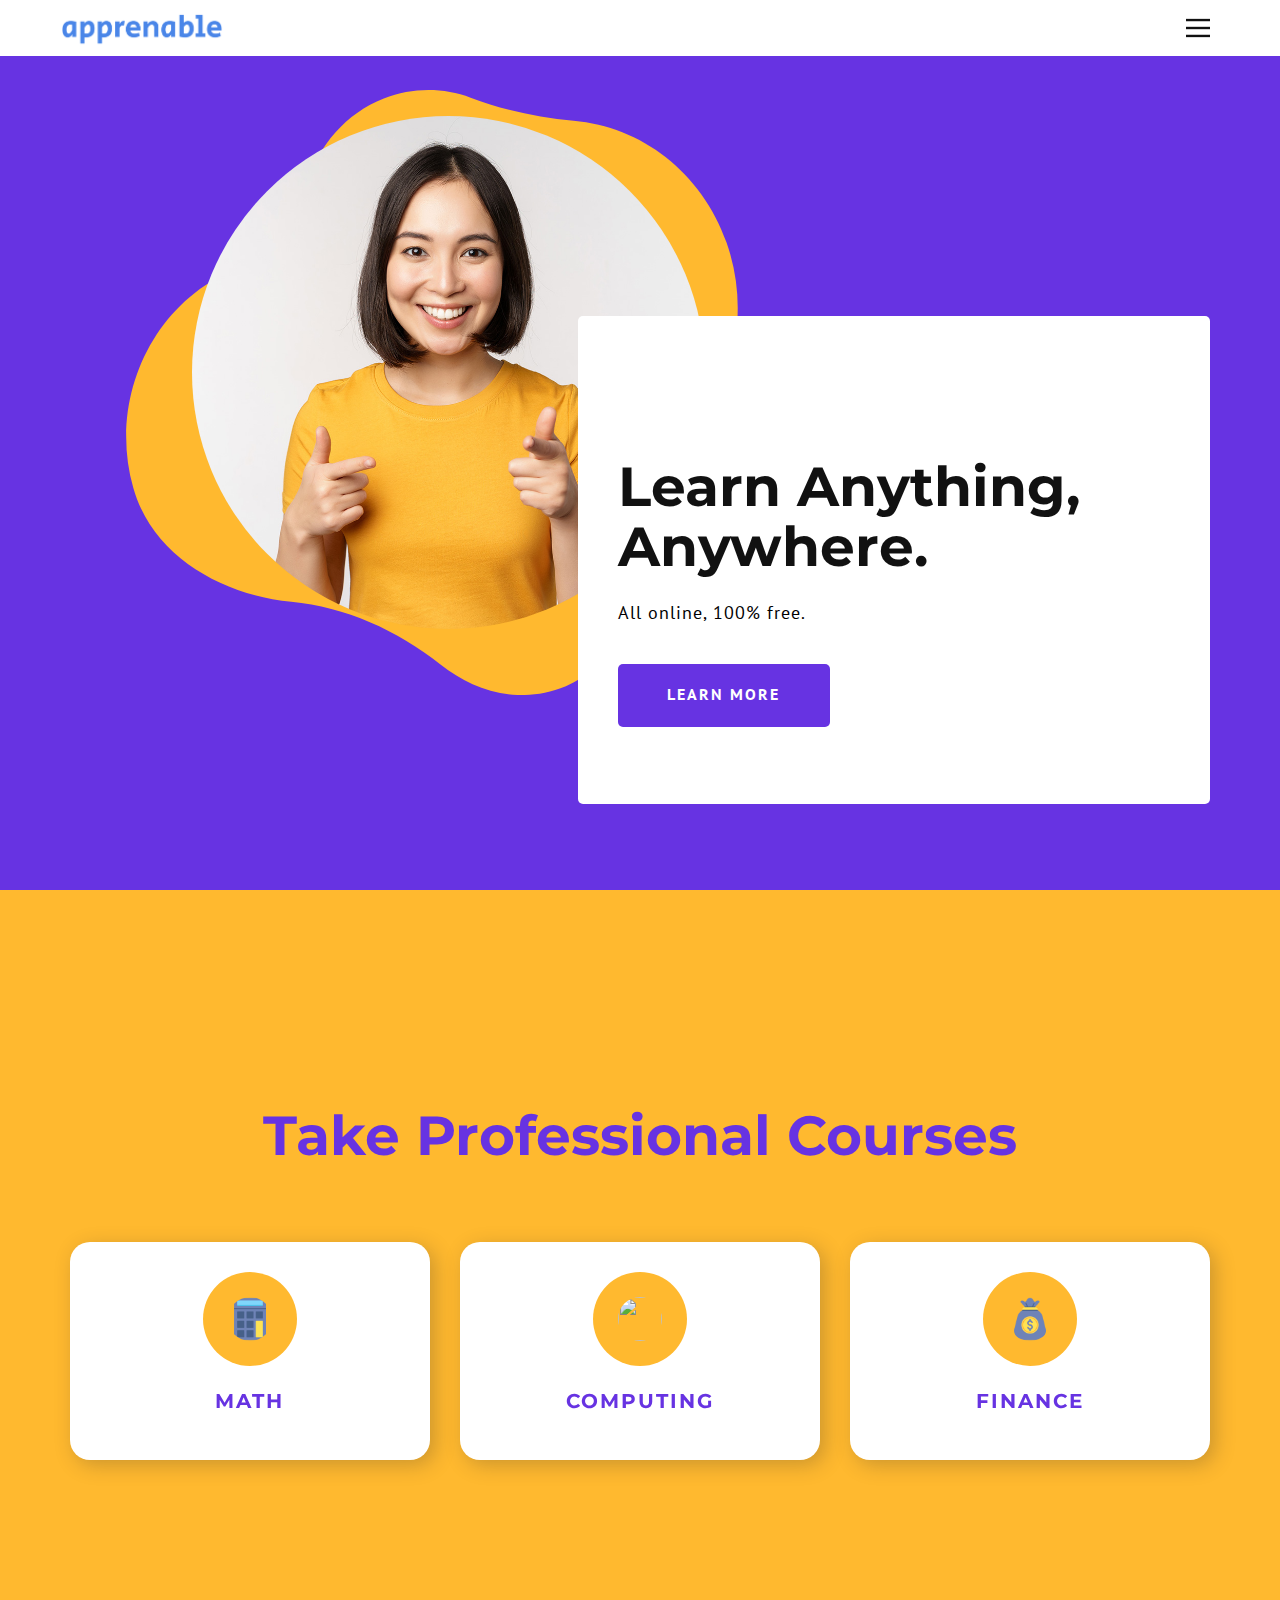
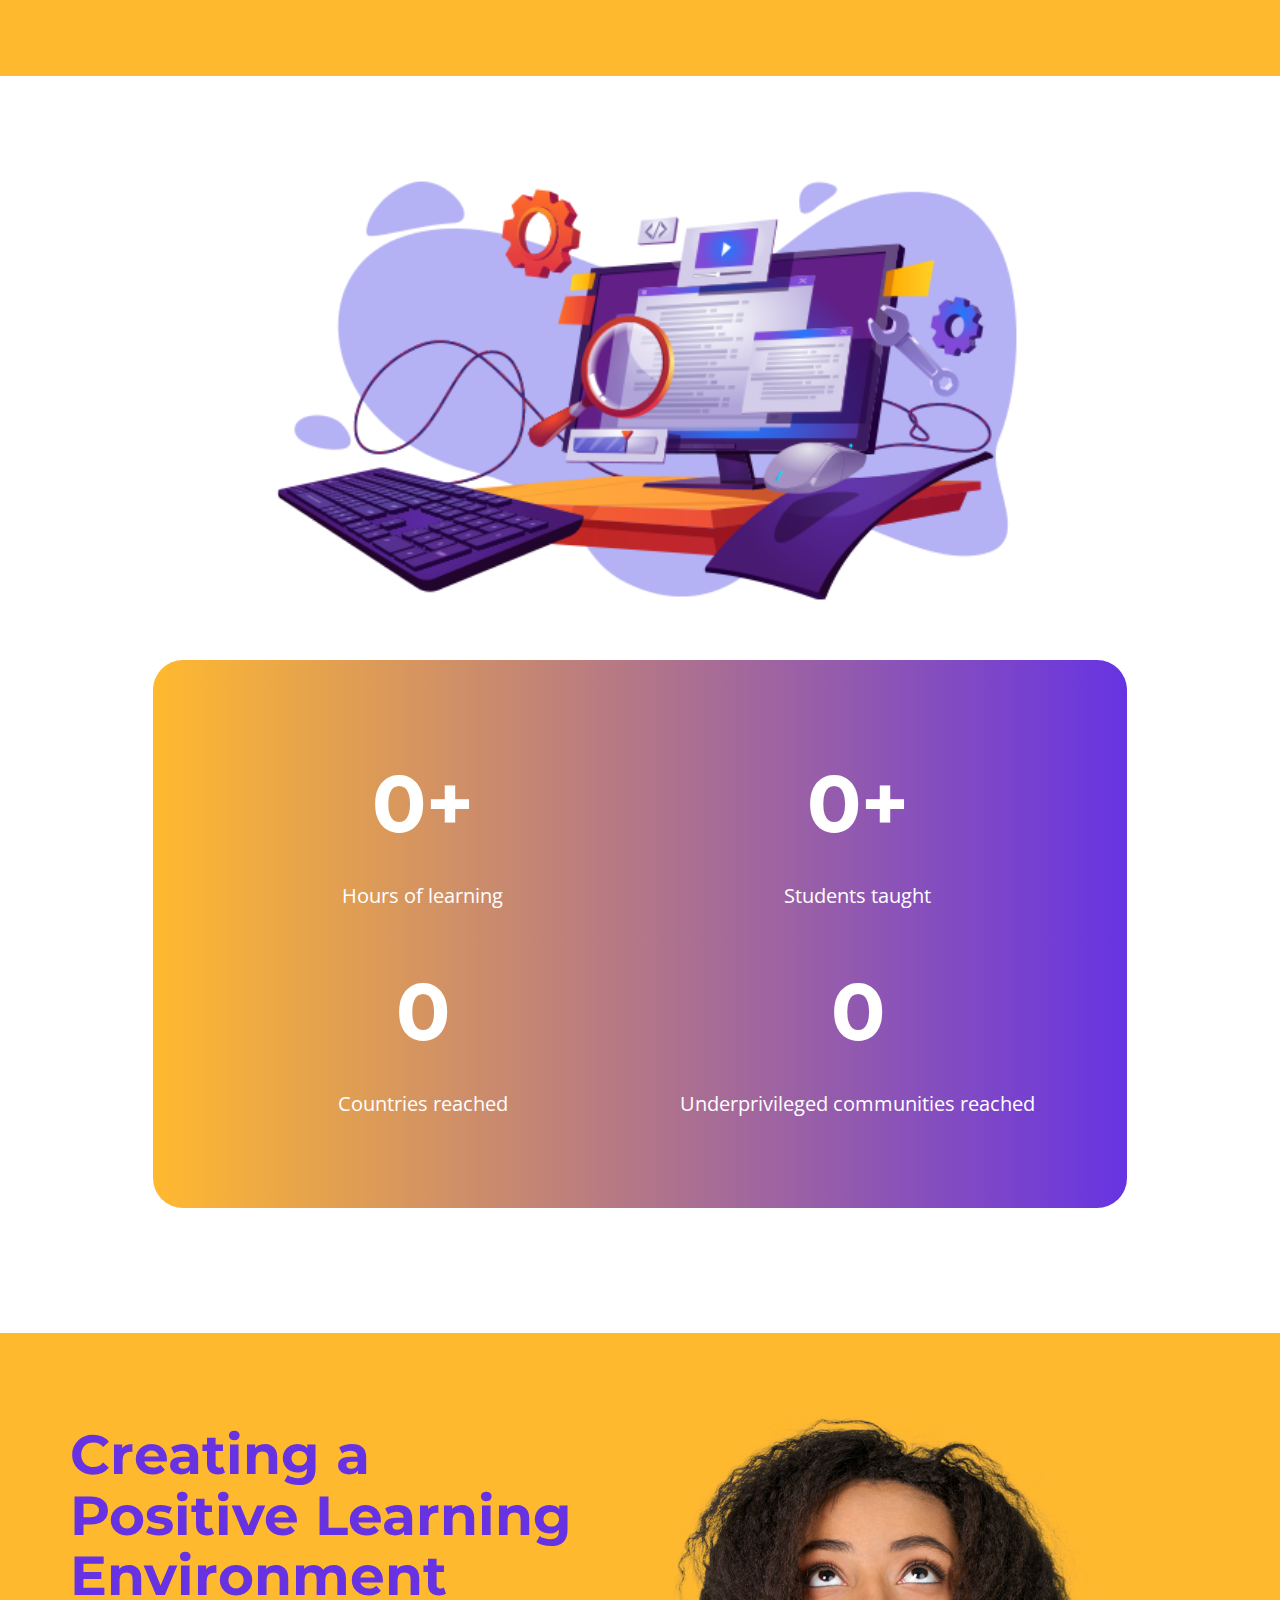
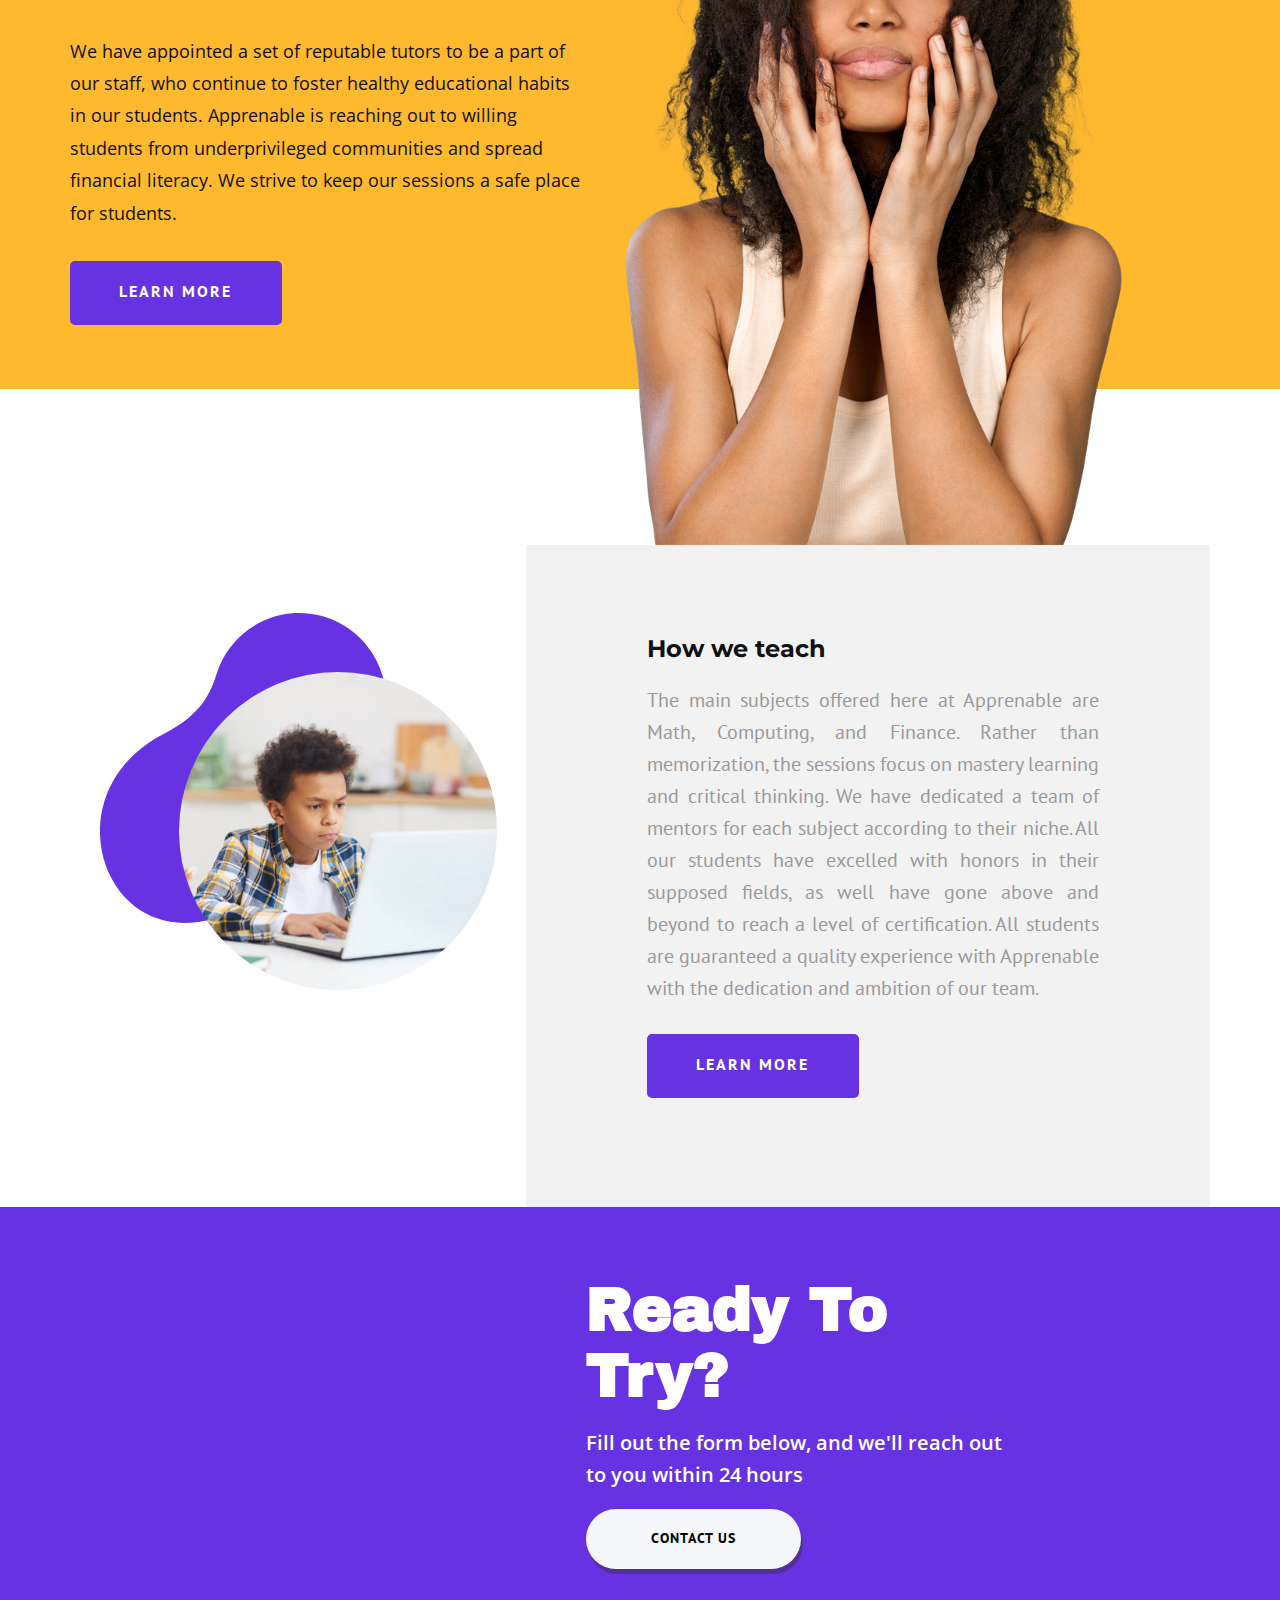
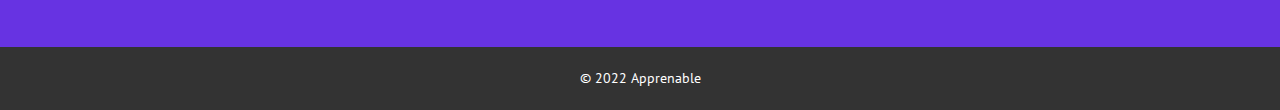
==== commit 28333eb8: "fixing titles" ====
--- a/Home.html
+++ b/Home.html
@@ -11,10 +11,10 @@
 <link rel="stylesheet" href="Home.css" media="screen">
     <script class="u-script" type="text/javascript" src="jquery.js" defer=""></script>
     <script class="u-script" type="text/javascript" src="apprenable.js" defer=""></script>
-    <meta name="generator" content="">
     <link id="u-theme-google-font" rel="stylesheet" href="https://fonts.googleapis.com/css?family=Montserrat:100,100i,200,200i,300,300i,400,400i,500,500i,600,600i,700,700i,800,800i,900,900i|PT+Sans:400,400i,700,700i">
     <link id="u-page-google-font" rel="stylesheet" href="https://fonts.googleapis.com/css?family=Montserrat:100,100i,200,200i,300,300i,400,400i,500,500i,600,600i,700,700i,800,800i,900,900i|Open+Sans:300,300i,400,400i,600,600i,700,700i,800,800i|Montserrat:100,100i,200,200i,300,300i,400,400i,500,500i,600,600i,700,700i,800,800i,900,900i|PT+Sans:400,400i,700,700i|Archivo+Black:400">
-  
+    
+    
     
     
     
@@ -24,14 +24,14 @@
 		"@context": "http://schema.org",
 		"@type": "Organization",
 		"name": "",
-		"logo": "images/Untitleddrawing30.png"
+		"logo": "images/logo.png"
 }</script>
     <meta name="theme-color" content="#f05819">
     <meta property="og:title" content="Home">
     <meta property="og:type" content="website">
   </head>
   <body class="u-body u-xl-mode"><header class="u-clearfix u-header u-header" id="sec-46b6"><div class="u-clearfix u-sheet u-sheet-1">
-        <nav class="u-align-left u-font-size-14 u-menu u-menu-dropdown u-nav-spacing-25 u-offcanvas u-menu-1" data-responsive-from="XL">
+        <nav class="u-align-left u-menu u-menu-dropdown u-nav-spacing-25 u-offcanvas u-menu-1" data-responsive-from="XL">
           <div class="menu-collapse">
             <a class="u-button-style u-nav-link" href="#" style="padding: 4px 0px; font-size: calc(1em + 8px);">
               <svg class="u-svg-link" preserveAspectRatio="xMidYMin slice" viewBox="0 0 302 302" style=""><use xmlns:xlink="http://www.w3.org/1999/xlink" xlink:href="#svg-7b92"></use></svg>
@@ -56,14 +56,9 @@
           </div>
         </nav>
         <a href="Home.html" data-page-id="178391583" class="u-image u-logo u-image-1" data-image-width="674" data-image-height="151" title="Home">
-          <img src="images/Untitleddrawing30.png" class="u-logo-image u-logo-image-1" data-image-width="165.5296">
+          <img src="images/logo.png" class="u-logo-image u-logo-image-1" data-image-width="165.5296">
         </a>
-      </div>
-    
-<!-- Favicon-->
-<link rel="icon" type="image/x-icon" href="/images/favicon.ico">
-    
-    </header>
+      </div></header>
     <section class="u-clearfix u-palette-2-base u-section-1" id="carousel_bb5a">
       <div class="u-clearfix u-sheet u-valign-middle-lg u-valign-middle-md u-valign-middle-sm u-valign-middle-xs u-sheet-1">
         <div class="u-container-style u-expanded-width-sm u-expanded-width-xs u-group u-group-1">
@@ -80,7 +75,7 @@
         </div>
         <div class="u-align-left u-container-style u-expanded-width-xs u-group u-radius-5 u-shape-round u-white u-group-2" data-animation-name="customAnimationIn" data-animation-duration="1250" data-animation-delay="250">
           <div class="u-container-layout u-valign-middle u-container-layout-2">
-            <h1 class="u-text u-text-1" data-animation-name="customAnimationIn" data-animation-duration="1250">Learn Anything, Anywhere.<br>
+            <h1 class="u-text u-text-1" data-animation-name="customAnimationIn" data-animation-duration="1250">Learn Anything,<br>Anywhere.
             </h1>
             <p class="u-custom-font u-text u-text-black u-text-font u-text-2">All online, 100% free.</p>
             <a href="Home.html#carousel_266a" data-page-id="178391583" class="u-active-palette-4-base u-border-none u-btn u-btn-round u-button-style u-hover-palette-4-base u-palette-2-base u-radius-5 u-text-active-black u-text-body-alt-color u-text-hover-black u-btn-1">learn more</a>
@@ -114,7 +109,7 @@
     </section>
     <section class="u-align-center u-clearfix u-section-3" id="carousel_ede5">
       <div class="u-clearfix u-sheet u-sheet-1">
-        <img class="u-image u-image-contain u-image-default u-image-1" src="images/Untitled-1.png" alt="" data-image-width="537" data-image-height="326">
+        <img class="u-image u-image-contain u-image-default u-image-1" src="images/statistics.png" alt="" data-image-width="537" data-image-height="326">
         <div class="u-container-style u-gradient u-group u-radius-30 u-shape-round u-group-1">
           <div class="u-container-layout u-valign-middle u-container-layout-1">
             <div class="u-list u-list-1">
@@ -155,7 +150,7 @@
       <div class="u-align-left u-container-style u-group u-shape-rectangle u-group-1">
         <div class="u-container-layout u-valign-top-lg u-valign-top-md u-valign-top-sm u-valign-top-xs u-container-layout-1">
           <h2 class="u-text u-text-palette-2-base u-text-1" data-animation-name="customAnimationIn" data-animation-duration="1250"> Creating a Positive Learning Environment</h2>
-          <p class="u-text u-text-body-color u-text-2" data-animation-name="customAnimationIn" data-animation-duration="1250">We have appointed a set of reputable tutors to be a part of our staff, who continue to foster healthy educational habits in our students. Apprenable has made it a point to reach out to willing students from underprivileged communities and spread our knowledge there. We strive to keep our sessions a safe place for students.<br>
+          <p class="u-text u-text-body-color u-text-2" data-animation-name="customAnimationIn" data-animation-duration="1250">We have appointed a set of reputable tutors to be a part of our staff, who continue to foster healthy educational habits in our students. Apprenable is reaching out to willing students from underprivileged communities and spread financial literacy. We strive to keep our sessions a safe place for students.<br>
           </p>
           <a href="Home.html#carousel_a3ac" data-page-id="178391583" class="u-active-white u-btn u-btn-round u-button-style u-hover-white u-palette-2-base u-radius-5 u-text-active-palette-2-base u-text-body-alt-color u-text-hover-palette-2-base u-btn-1" data-animation-name="customAnimationIn" data-animation-duration="1250" data-animation-delay="0" data-animation-direction="">learn more</a>
         </div>
@@ -194,59 +189,7 @@
         </div>
       </div>
     </section>
-    <section class="u-align-center u-clearfix u-section-6" id="sec-0741">
-      <div class="u-clearfix u-sheet u-sheet-1">
-        <h1 class="u-text u-text-1">Our Team</h1>
-      </div>
-    </section>
-    <section class="u-clearfix u-section-7" id="sec-abb2">
-      <div class="u-clearfix u-sheet u-sheet-1">
-        <div class="u-list u-list-1">
-          <div class="u-repeater u-repeater-1">
-            <div class="u-container-style u-list-item u-repeater-item">
-              <div class="u-container-layout u-similar-container u-container-layout-1">
-                <div alt="" class="u-image u-image-circle u-image-1" src="" data-image-width="170" data-image-height="170"></div>
-                <h5 class="u-align-center u-text u-text-1">Shashwat Sharma</h5>
-                <p class="u-align-center u-text u-text-2">Finance</p>
-              </div>
-            </div>
-            <div class="u-container-style u-list-item u-repeater-item">
-              <div class="u-container-layout u-similar-container u-container-layout-2">
-                <div alt="" class="u-image u-image-circle u-image-2" src="" data-image-width="810" data-image-height="905"></div>
-                <h5 class="u-align-center u-text u-text-3">Aarav Kakade</h5>
-                <p class="u-align-center u-text u-text-4">Mathematics</p>
-              </div>
-            </div>
-            <div class="u-align-center u-container-style u-list-item u-repeater-item">
-              <div class="u-container-layout u-similar-container u-container-layout-3">
-                <div alt="" class="u-image u-image-circle u-image-3" src="" data-image-width="170" data-image-height="170"></div>
-                <h5 class="u-align-center u-text u-text-5">Om Desai</h5>
-                <p class="u-align-center u-text u-text-6">Computing</p>
-              </div>
-            </div>
-          </div>
-        </div>
-        <div class="u-social-icons u-spacing-10 u-social-icons-1">
-          <a class="u-social-url" target="_blank" title="LinkedIn" href="https://www.linkedin.com/in/shashwat-sharma-30888b217/"><span class="u-icon u-icon-circle u-social-icon u-social-linkedin u-icon-1"><svg class="u-svg-link" preserveAspectRatio="xMidYMin slice" viewBox="0 0 112 112" style=""><use xmlns:xlink="http://www.w3.org/1999/xlink" xlink:href="#svg-0323"></use></svg><svg class="u-svg-content" viewBox="0 0 112 112" x="0" y="0" id="svg-0323"><circle fill="currentColor" cx="56.1" cy="56.1" r="55"></circle><path fill="#FFFFFF" d="M41.3,83.7H27.9V43.4h13.4V83.7z M34.6,37.9L34.6,37.9c-4.6,0-7.5-3.1-7.5-7c0-4,3-7,7.6-7s7.4,3,7.5,7
-            C42.2,34.8,39.2,37.9,34.6,37.9z M89.6,83.7H76.2V62.2c0-5.4-1.9-9.1-6.8-9.1c-3.7,0-5.9,2.5-6.9,4.9c-0.4,0.9-0.4,2.1-0.4,3.3v22.5
-            H48.7c0,0,0.2-36.5,0-40.3h13.4v5.7c1.8-2.7,5-6.7,12.1-6.7c8.8,0,15.4,5.8,15.4,18.1V83.7z"></path></svg></span>
-          </a>
-        </div>
-        <div class="u-social-icons u-spacing-10 u-social-icons-2">
-          <a class="u-social-url" target="_blank" title="LinkedIn" href="https://www.linkedin.com/in/aarav-kakade-921241197/"><span class="u-icon u-icon-circle u-social-icon u-social-linkedin u-icon-2"><svg class="u-svg-link" preserveAspectRatio="xMidYMin slice" viewBox="0 0 112 112" style=""><use xmlns:xlink="http://www.w3.org/1999/xlink" xlink:href="#svg-91ef"></use></svg><svg class="u-svg-content" viewBox="0 0 112 112" x="0" y="0" id="svg-91ef"><circle fill="currentColor" cx="56.1" cy="56.1" r="55"></circle><path fill="#FFFFFF" d="M41.3,83.7H27.9V43.4h13.4V83.7z M34.6,37.9L34.6,37.9c-4.6,0-7.5-3.1-7.5-7c0-4,3-7,7.6-7s7.4,3,7.5,7
-            C42.2,34.8,39.2,37.9,34.6,37.9z M89.6,83.7H76.2V62.2c0-5.4-1.9-9.1-6.8-9.1c-3.7,0-5.9,2.5-6.9,4.9c-0.4,0.9-0.4,2.1-0.4,3.3v22.5
-            H48.7c0,0,0.2-36.5,0-40.3h13.4v5.7c1.8-2.7,5-6.7,12.1-6.7c8.8,0,15.4,5.8,15.4,18.1V83.7z"></path></svg></span>
-          </a>
-        </div>
-        <div class="u-social-icons u-spacing-10 u-social-icons-3">
-          <a class="u-social-url" target="_blank" title="LinkedIn" href="https://www.linkedin.com/in/om-desai-183a1b23a/"><span class="u-icon u-icon-circle u-social-icon u-social-linkedin u-icon-3"><svg class="u-svg-link" preserveAspectRatio="xMidYMin slice" viewBox="0 0 112 112" style=""><use xmlns:xlink="http://www.w3.org/1999/xlink" xlink:href="#svg-b00d"></use></svg><svg class="u-svg-content" viewBox="0 0 112 112" x="0" y="0" id="svg-b00d"><circle fill="currentColor" cx="56.1" cy="56.1" r="55"></circle><path fill="#FFFFFF" d="M41.3,83.7H27.9V43.4h13.4V83.7z M34.6,37.9L34.6,37.9c-4.6,0-7.5-3.1-7.5-7c0-4,3-7,7.6-7s7.4,3,7.5,7
-            C42.2,34.8,39.2,37.9,34.6,37.9z M89.6,83.7H76.2V62.2c0-5.4-1.9-9.1-6.8-9.1c-3.7,0-5.9,2.5-6.9,4.9c-0.4,0.9-0.4,2.1-0.4,3.3v22.5
-            H48.7c0,0,0.2-36.5,0-40.3h13.4v5.7c1.8-2.7,5-6.7,12.1-6.7c8.8,0,15.4,5.8,15.4,18.1V83.7z"></path></svg></span>
-          </a>
-        </div>
-      </div>
-    </section>
-    <section class="u-align-center u-clearfix u-palette-2-base u-section-8" id="carousel_4340">
+    <section class="u-align-center u-clearfix u-palette-2-base u-section-6" id="carousel_4340">
       <div class="u-clearfix u-sheet u-valign-middle u-sheet-1">
         <div class="u-clearfix u-expanded-width u-layout-wrap u-layout-wrap-1">
           <div class="u-layout">
--- a/apprenable.css
+++ b/apprenable.css
@@ -33753,6 +33753,7 @@
 }
 
 .u-header .u-menu-1 {
+  font-family: size-14;
   margin: 12px 0 0 auto;
 }
 
--- a/Home.css
+++ b/Home.css
@@ -846,338 +846,182 @@
     padding-left: 20px;
     padding-right: 20px;
   }
-}.u-section-6 .u-sheet-1 {
-  min-height: 219px;
+}.u-section-6 {
+  background-image: none;
+}
+
+.u-section-6 .u-sheet-1 {
+  min-height: 439px;
+}
+
+.u-section-6 .u-layout-wrap-1 {
+  margin-top: 1px;
+  margin-bottom: 1px;
+}
+
+.u-section-6 .u-layout-cell-1 {
+  min-height: 431px;
+}
+
+.u-section-6 .u-container-layout-1 {
+  padding: 30px;
+}
+
+.u-section-6 .u-image-1 {
+  height: 378px;
+  background-image: url("images/nline-assistant-user-help-frequently-asked-questions-call-center-worker-cartoon-character-woman-working-hotline_335657-2336.jpg");
+  background-position: 50% 50%;
+  width: 378px;
+  margin: 0 auto 0 0;
+}
+
+.u-section-6 .u-layout-cell-2 {
+  min-height: 438px;
+}
+
+.u-section-6 .u-container-layout-2 {
+  padding: 30px 30px 30px 60px;
 }
 
 .u-section-6 .u-text-1 {
-  font-weight: 900;
-  margin: 140px 20px 0;
+  font-size: 3.75rem;
+  font-family: "Archivo Black";
+  text-transform: none;
+  margin: 39px 213px 0 0;
+}
+
+.u-section-6 .u-text-2 {
+  font-size: 1.25rem;
+  font-weight: 600;
+  margin: 18px 170px 0 0;
+}
+
+.u-section-6 .u-btn-1 {
+  font-size: 0.875rem;
+  letter-spacing: 1px;
+  border-style: none;
+  font-weight: 700;
+  text-transform: uppercase;
+  box-shadow: 2px 5px 0px 0 rgba(51,44,41,0.4);
+  background-image: none;
+  margin: 18px auto 0 0;
+  padding: 18px 65px 19px;
 }
 
 @media (max-width: 1199px) {
+  .u-section-6 .u-sheet-1 {
+    min-height: 500px;
+  }
+
+  .u-section-6 .u-layout-cell-1 {
+    min-height: 355px;
+  }
+
+  .u-section-6 .u-image-1 {
+    height: 316px;
+    width: 316px;
+  }
+
+  .u-section-6 .u-layout-cell-2 {
+    min-height: 355px;
+  }
+
   .u-section-6 .u-text-1 {
-    margin-left: 0;
+    font-size: 3.4375rem;
+    margin-right: 77px;
+  }
+
+  .u-section-6 .u-text-2 {
+    margin-right: 34px;
+  }
+}
+
+@media (max-width: 991px) {
+  .u-section-6 .u-sheet-1 {
+    min-height: 417px;
+  }
+
+  .u-section-6 .u-layout-cell-1 {
+    min-height: 272px;
+  }
+
+  .u-section-6 .u-image-1 {
+    height: 228px;
+    width: 228px;
+  }
+
+  .u-section-6 .u-layout-cell-2 {
+    min-height: 100px;
+  }
+
+  .u-section-6 .u-container-layout-2 {
+    padding-left: 30px;
+  }
+
+  .u-section-6 .u-text-1 {
+    font-size: 2.5rem;
     margin-right: 0;
   }
-}.u-section-7 .u-sheet-1 {
-  min-height: 600px;
-}
-
-.u-section-7 .u-list-1 {
-  width: 1140px;
-  grid-template-rows: auto;
-  margin: 30px auto 0 0;
-}
-
-.u-section-7 .u-repeater-1 {
-  grid-template-columns: calc(33.3333% - 6.66667px) calc(33.3333% - 6.66667px) calc(33.3333% - 6.66667px);
-  grid-gap: 10px 10px;
-  min-height: 432px;
-}
-
-.u-section-7 .u-container-layout-1 {
-  padding: 0 30px;
-}
-
-.u-section-7 .u-image-1 {
-  width: 290px;
-  height: 290px;
-  background-image: url("images/Fortniteting.jpg");
-  background-position: 50% 50%;
-  margin: 30px auto 0;
-}
-
-.u-section-7 .u-text-1 {
-  margin: 20px 0 0;
-}
-
-.u-section-7 .u-text-2 {
-  margin: 0;
-}
-
-.u-section-7 .u-container-layout-2 {
-  padding: 0 30px;
-}
-
-.u-section-7 .u-image-2 {
-  width: 290px;
-  height: 290px;
-  background-image: url("images/aarav.png");
-  background-position: 50% 50%;
-  margin: 30px auto 0;
-}
-
-.u-section-7 .u-text-3 {
-  margin: 20px 0 0;
-}
-
-.u-section-7 .u-text-4 {
-  margin: 0;
-}
-
-.u-section-7 .u-container-layout-3 {
-  padding: 0 30px;
-}
-
-.u-section-7 .u-image-3 {
-  width: 290px;
-  height: 290px;
-  background-image: url("images/Omm.jpg");
-  background-position: 50% 50%;
-  margin: 30px auto 0;
-}
-
-.u-section-7 .u-text-5 {
-  margin: 20px 0 0;
-}
-
-.u-section-7 .u-text-6 {
-  margin: 0;
-}
-
-.u-section-7 .u-social-icons-1 {
-  height: 32px;
-  min-height: 16px;
-  width: 32px;
-  min-width: 16px;
-  margin: -16px auto 0 171px;
-}
-
-.u-section-7 .u-icon-1 {
-  height: 100%;
-  color: rgb(0, 122, 185) !important;
-}
-
-.u-section-7 .u-social-icons-2 {
-  height: 32px;
-  min-height: 16px;
-  width: 32px;
-  min-width: 16px;
-  margin: -32px auto 0;
-}
-
-.u-section-7 .u-icon-2 {
-  height: 100%;
-  color: rgb(0, 122, 185) !important;
-}
-
-.u-section-7 .u-social-icons-3 {
-  height: 32px;
-  min-height: 16px;
-  width: 32px;
-  min-width: 16px;
-  margin: -32px 171px 60px auto;
-}
-
-.u-section-7 .u-icon-3 {
-  height: 100%;
-  color: rgb(0, 122, 185) !important;
-}
-
-@media (max-width: 1199px) {
-  .u-section-7 .u-list-1 {
-    width: 940px;
-  }
-}
-
-@media (max-width: 991px) {
-  .u-section-7 .u-list-1 {
-    width: 720px;
-  }
-
-  .u-section-7 .u-repeater-1 {
-    grid-template-columns: calc(50% - 5px) calc(50% - 5px);
+
+  .u-section-6 .u-text-2 {
+    margin-right: 0;
   }
 }
 
 @media (max-width: 767px) {
-  .u-section-7 .u-list-1 {
-    width: 540px;
-  }
-
-  .u-section-7 .u-repeater-1 {
-    grid-template-columns: 100%;
-  }
-
-  .u-section-7 .u-container-layout-1 {
+  .u-section-6 .u-sheet-1 {
+    min-height: 755px;
+  }
+
+  .u-section-6 .u-layout-cell-1 {
+    min-height: 451px;
+  }
+
+  .u-section-6 .u-container-layout-1 {
     padding-left: 10px;
     padding-right: 10px;
-  }
-
-  .u-section-7 .u-container-layout-2 {
+    padding-bottom: 0;
+  }
+
+  .u-section-6 .u-image-1 {
+    height: 401px;
+    width: 401px;
+    margin-left: auto;
+  }
+
+  .u-section-6 .u-container-layout-2 {
+    padding-right: 10px;
     padding-left: 10px;
-    padding-right: 10px;
-  }
-
-  .u-section-7 .u-container-layout-3 {
-    padding-left: 10px;
-    padding-right: 10px;
+  }
+
+  .u-section-6 .u-text-1 {
+    margin-left: auto;
+  }
+
+  .u-section-6 .u-text-2 {
+    margin-left: auto;
+  }
+
+  .u-section-6 .u-btn-1 {
+    margin-left: auto;
   }
 }
 
 @media (max-width: 575px) {
-  .u-section-7 .u-list-1 {
-    width: 340px;
-  }
-}.u-section-8 {
-  background-image: none;
-}
-
-.u-section-8 .u-sheet-1 {
-  min-height: 1214px;
-}
-
-.u-section-8 .u-shape-1 {
-  width: 1088px;
-  height: 918px;
-  margin: 93px 0 0 auto;
-}
-
-.u-section-8 .u-image-1 {
-  width: 690px;
-  height: 691px;
-  object-position: 0% 50%;
-  background-position: 50% 50%;
-  background-image: url("images/vbvbbvbb.jpg");
-  margin: -889px auto 0 110px;
-}
-
-.u-section-8 .u-shape-2 {
-  width: 227px;
-  height: 228px;
-  background-image: none;
-  margin: -72px auto 0 24px;
-}
-
-.u-section-8 .u-form-1 {
-  height: 516px;
-  background-image: none;
-  margin: -359px 0 60px 548px;
-}
-
-.u-section-8 .u-form-group-4 {
-  margin-left: 0;
-}
-
-.u-section-8 .u-btn-1 {
-  border-style: solid;
-  font-weight: 700;
-  text-transform: uppercase;
-  letter-spacing: 1px;
-  background-image: none;
-  width: 100%;
-}
-
-@media (max-width: 1199px) {
-  .u-section-8 .u-shape-1 {
-    width: 940px;
-  }
-
-  .u-section-8 .u-image-1 {
-    width: 660px;
-    height: 660px;
-    margin-left: 63px;
-  }
-
-  .u-section-8 .u-form-1 {
-    margin-left: 348px;
-  }
-}
-
-@media (max-width: 991px) {
-  .u-section-8 .u-sheet-1 {
-    min-height: 1055px;
-  }
-
-  .u-section-8 .u-shape-1 {
-    height: 669px;
-    margin-top: 130px;
-    margin-right: initial;
-    margin-left: initial;
-    width: auto;
-  }
-
-  .u-section-8 .u-image-1 {
-    width: 567px;
-    height: 567px;
-    margin-top: -734px;
-    margin-left: 17px;
-  }
-
-  .u-section-8 .u-shape-2 {
-    width: 150px;
-    height: 151px;
-    margin-top: -25px;
-    margin-left: 0;
-  }
-
-  .u-section-8 .u-form-1 {
-    margin-top: -283px;
-    margin-left: 234px;
-  }
-}
-
-@media (max-width: 767px) {
-  .u-section-8 .u-sheet-1 {
-    min-height: 984px;
-  }
-
-  .u-section-8 .u-shape-1 {
-    height: 489px;
-    margin-top: 132px;
-    width: auto;
-    margin-right: initial;
-    margin-left: initial;
-  }
-
-  .u-section-8 .u-image-1 {
-    width: 433px;
-    height: 433px;
-    margin-top: -554px;
-    margin-left: 0;
-  }
-
-  .u-section-8 .u-shape-2 {
-    width: 100px;
-    height: 101px;
-    margin-top: -12px;
-  }
-
-  .u-section-8 .u-form-1 {
-    margin-top: -239px;
-    margin-left: 130px;
-  }
-}
-
-@media (max-width: 575px) {
-  .u-section-8 .u-sheet-1 {
-    min-height: 1056px;
-  }
-
-  .u-section-8 .u-shape-1 {
-    height: 329px;
-    margin-top: 79px;
-    width: auto;
-    margin-right: initial;
-    margin-left: initial;
-  }
-
-  .u-section-8 .u-image-1 {
-    width: 275px;
-    height: 275px;
-    margin-top: -341px;
-  }
-
-  .u-section-8 .u-shape-2 {
-    margin-top: -51px;
-    margin-right: 0;
-    margin-left: auto;
-  }
-
-  .u-section-8 .u-form-1 {
-    margin-top: 30px;
-    margin-right: initial;
-    margin-left: initial;
+  .u-section-6 .u-sheet-1 {
+    min-height: 566px;
+  }
+
+  .u-section-6 .u-layout-cell-1 {
+    min-height: 284px;
+  }
+
+  .u-section-6 .u-image-1 {
+    height: 320px;
+    width: 320px;
+  }
+
+  .u-section-6 .u-text-1 {
+    font-size: 3rem;
   }
 }